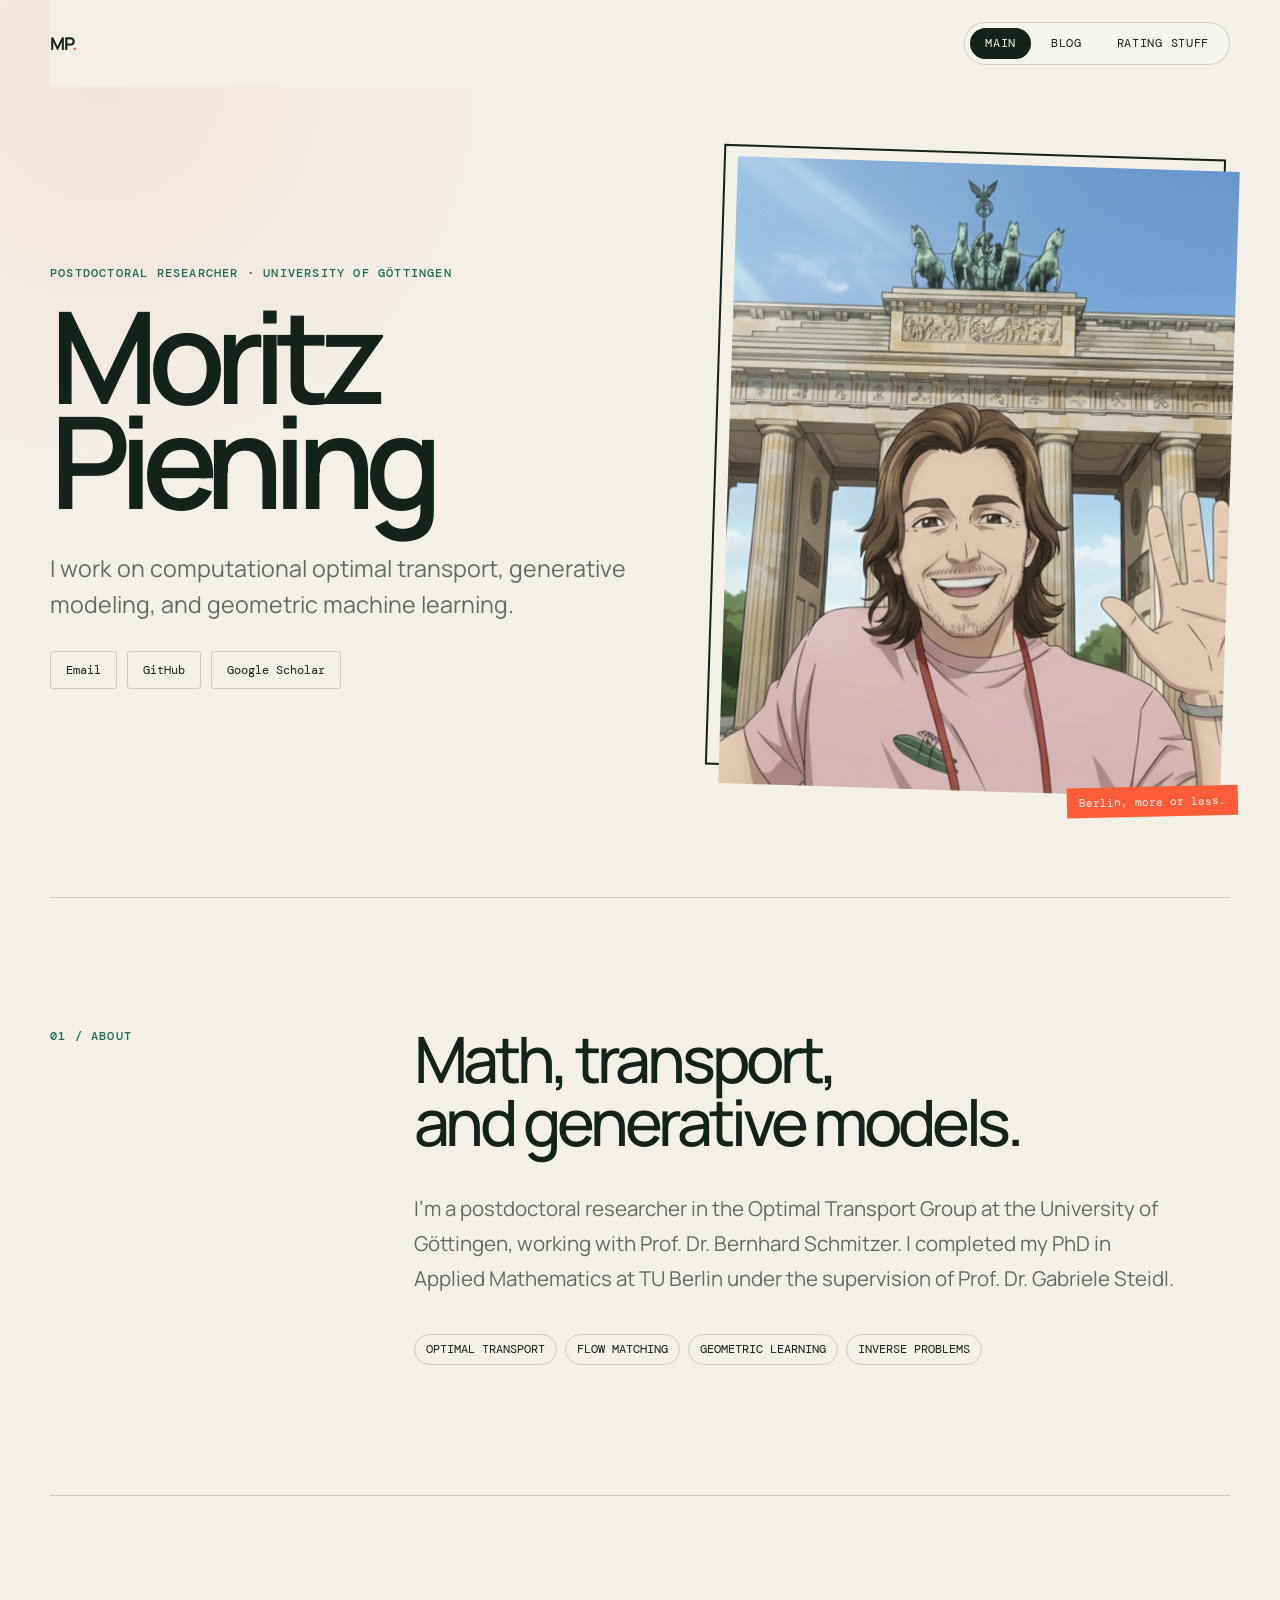
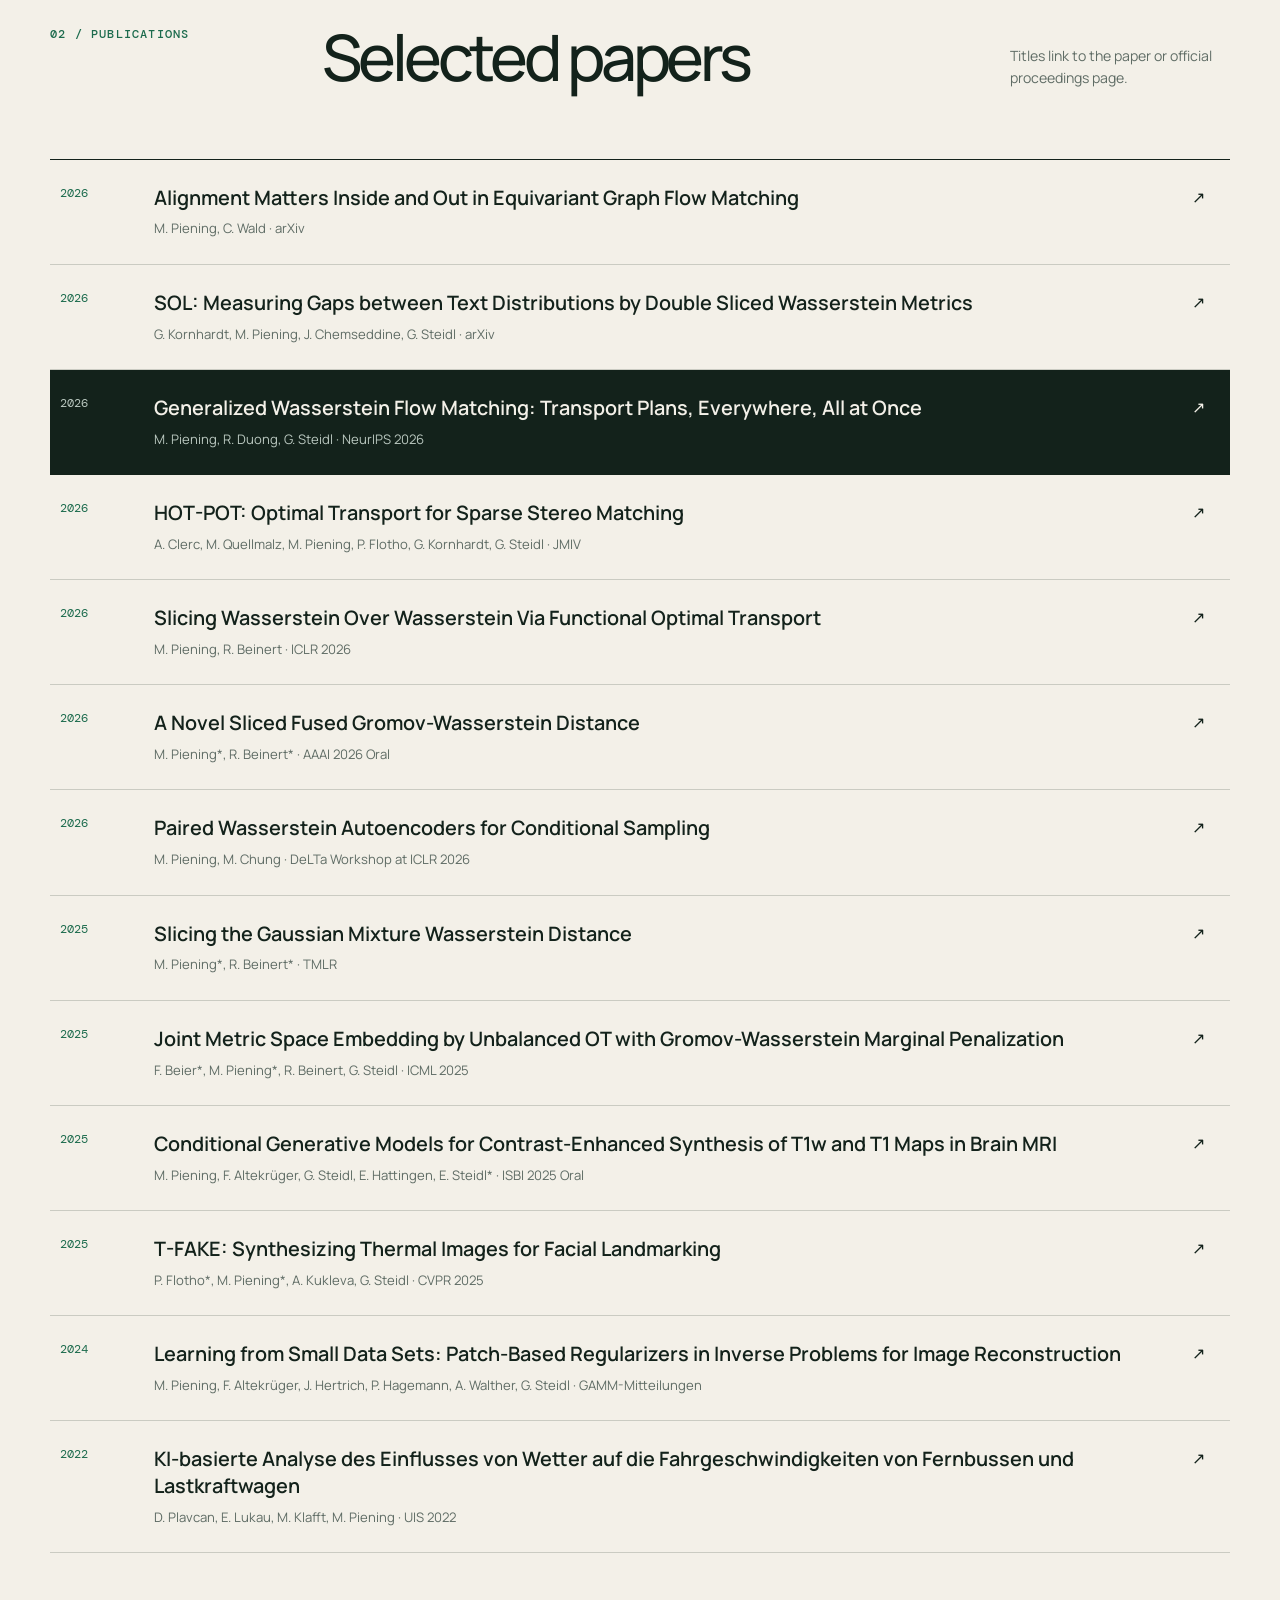
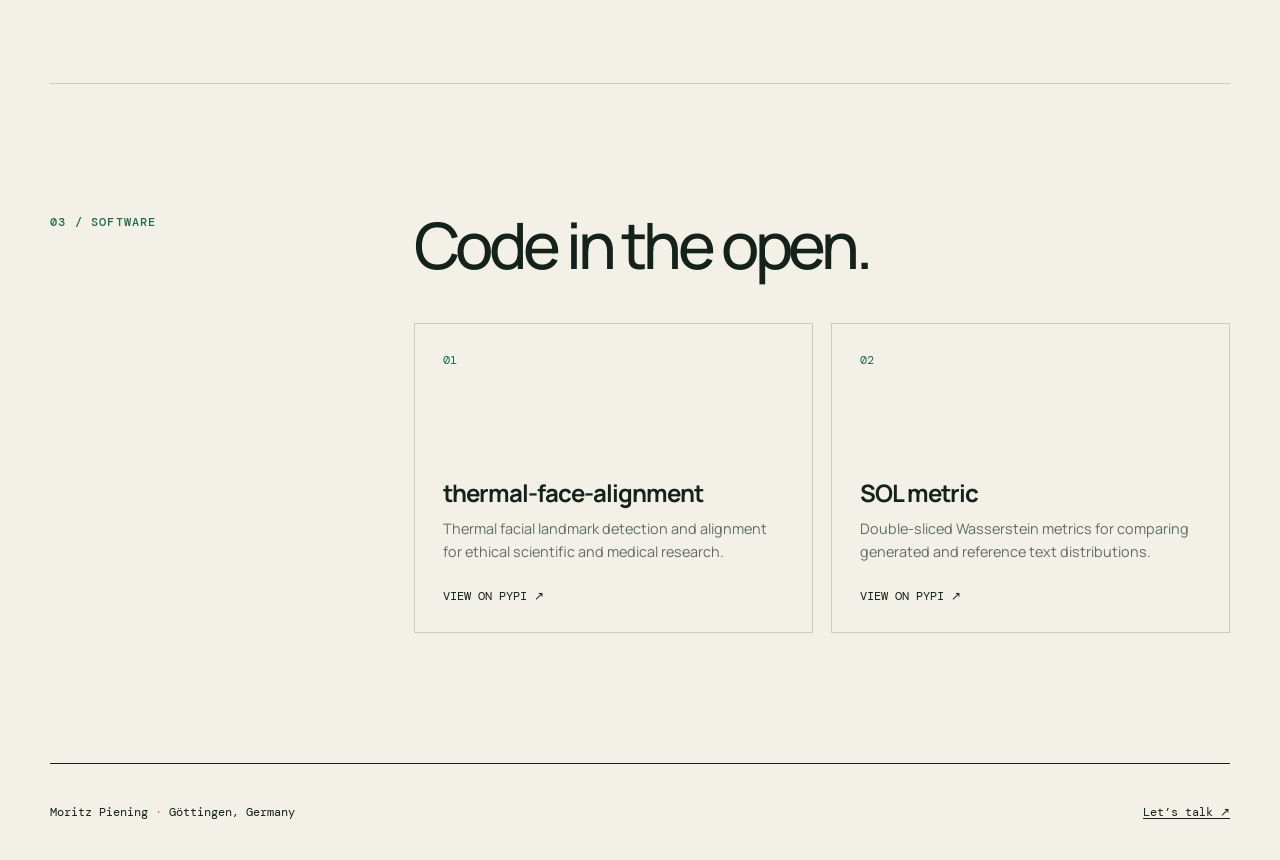
==== index.html @ a2082977 "Redesign site with blog and ratings tabs" ====
<!doctype html>
<html lang="en">
  <head>
    <meta charset="utf-8" />
    <meta name="viewport" content="width=device-width, initial-scale=1" />
    <meta name="description" content="Moritz Piening — research in computational optimal transport, generative modeling, and geometric machine learning." />
    <title>Moritz Piening</title>
    <link rel="preconnect" href="https://fonts.googleapis.com" />
    <link rel="preconnect" href="https://fonts.gstatic.com" crossorigin />
    <link href="https://fonts.googleapis.com/css2?family=DM+Mono:wght@400;500&amp;family=Manrope:wght@400;500;600;700&amp;display=swap" rel="stylesheet" />
    <link rel="stylesheet" href="styles.css" />
  </head>
  <body>
    <header class="site-header">
      <a class="wordmark" href="index.html" aria-label="Moritz Piening, home">MP<span>.</span></a>
      <nav class="tabs" aria-label="Primary navigation">
        <a href="index.html" aria-current="page">Main</a>
        <a href="blog.html">Blog</a>
        <a href="ratings.html">Rating Stuff</a>
      </nav>
    </header>

    <main>
      <section class="hero shell">
        <div class="hero-copy">
          <p class="eyebrow">Postdoctoral researcher · University of Göttingen</p>
          <h1>Moritz<br />Piening</h1>
          <p class="intro">I work on computational optimal transport, generative modeling, and geometric machine learning.</p>
          <div class="contact-row" aria-label="Contact and profiles">
            <a href="mailto:moritz.piening@uni-goettingen.de">Email</a>
            <a href="https://github.com/MoePien">GitHub</a>
            <a href="https://scholar.google.de/citations?user=2TTrhm0AAAAJ&amp;hl=de&amp;oi=ao">Google Scholar</a>
          </div>
        </div>
        <figure class="portrait-wrap">
          <img src="anime_mo.jpg" alt="Illustration of Moritz Piening waving in front of the Brandenburg Gate" />
          <figcaption>Berlin, more or less.</figcaption>
        </figure>
      </section>

      <section class="about shell section-grid" aria-labelledby="about-title">
        <p class="section-number">01 / About</p>
        <div>
          <h2 id="about-title">Math, transport,<br />and generative models.</h2>
          <p class="body-large">I’m a postdoctoral researcher in the Optimal Transport Group at the University of Göttingen, working with Prof. Dr. Bernhard Schmitzer. I completed my PhD in Applied Mathematics at TU Berlin under the supervision of Prof. Dr. Gabriele Steidl.</p>
          <div class="topic-list" aria-label="Research topics">
            <span>Optimal transport</span><span>Flow matching</span><span>Geometric learning</span><span>Inverse problems</span>
          </div>
        </div>
      </section>

      <section class="publications shell" aria-labelledby="publications-title">
        <div class="section-heading">
          <p class="section-number">02 / Publications</p>
          <h2 id="publications-title">Selected papers</h2>
          <p>Titles link to the paper or official proceedings page.</p>
        </div>
        <ol class="paper-list">
          <li class="paper"><span class="paper-year">2026</span><div><a href="https://arxiv.org/abs/2608.26961">Alignment Matters Inside and Out in Equivariant Graph Flow Matching</a><p>M. Piening, C. Wald · arXiv</p></div><span class="paper-arrow" aria-hidden="true">↗</span></li>
          <li class="paper"><span class="paper-year">2026</span><div><a href="https://arxiv.org/abs/2610.06513">SOL: Measuring Gaps between Text Distributions by Double Sliced Wasserstein Metrics</a><p>G. Kornhardt, M. Piening, J. Chemseddine, G. Steidl · arXiv</p></div><span class="paper-arrow" aria-hidden="true">↗</span></li>
          <li class="paper featured-paper"><span class="paper-year">2026</span><div><a href="https://arxiv.org/abs/2605.08424">Generalized Wasserstein Flow Matching: Transport Plans, Everywhere, All at Once</a><p>M. Piening, R. Duong, G. Steidl · NeurIPS 2026</p></div><span class="paper-arrow" aria-hidden="true">↗</span></li>
          <li class="paper"><span class="paper-year">2026</span><div><a href="https://arxiv.org/abs/2601.12423">HOT-POT: Optimal Transport for Sparse Stereo Matching</a><p>A. Clerc, M. Quellmalz, M. Piening, P. Flotho, G. Kornhardt, G. Steidl · JMIV</p></div><span class="paper-arrow" aria-hidden="true">↗</span></li>
          <li class="paper"><span class="paper-year">2026</span><div><a href="https://arxiv.org/abs/2509.22138">Slicing Wasserstein Over Wasserstein Via Functional Optimal Transport</a><p>M. Piening, R. Beinert · ICLR 2026</p></div><span class="paper-arrow" aria-hidden="true">↗</span></li>
          <li class="paper"><span class="paper-year">2026</span><div><a href="https://ojs.aaai.org/index.php/AAAI/article/view/39669">A Novel Sliced Fused Gromov-Wasserstein Distance</a><p>M. Piening*, R. Beinert* · AAAI 2026 Oral</p></div><span class="paper-arrow" aria-hidden="true">↗</span></li>
          <li class="paper"><span class="paper-year">2026</span><div><a href="https://openreview.net/forum?id=SeLMAGNRcF">Paired Wasserstein Autoencoders for Conditional Sampling</a><p>M. Piening, M. Chung · DeLTa Workshop at ICLR 2026</p></div><span class="paper-arrow" aria-hidden="true">↗</span></li>
          <li class="paper"><span class="paper-year">2025</span><div><a href="https://openreview.net/forum?id=yPBtJ4JPwi">Slicing the Gaussian Mixture Wasserstein Distance</a><p>M. Piening*, R. Beinert* · TMLR</p></div><span class="paper-arrow" aria-hidden="true">↗</span></li>
          <li class="paper"><span class="paper-year">2025</span><div><a href="https://proceedings.mlr.press/v267/beier25a.html">Joint Metric Space Embedding by Unbalanced OT with Gromov-Wasserstein Marginal Penalization</a><p>F. Beier*, M. Piening*, R. Beinert, G. Steidl · ICML 2025</p></div><span class="paper-arrow" aria-hidden="true">↗</span></li>
          <li class="paper"><span class="paper-year">2025</span><div><a href="https://arxiv.org/abs/2410.08894">Conditional Generative Models for Contrast-Enhanced Synthesis of T1w and T1 Maps in Brain MRI</a><p>M. Piening, F. Altekrüger, G. Steidl, E. Hattingen, E. Steidl* · ISBI 2025 Oral</p></div><span class="paper-arrow" aria-hidden="true">↗</span></li>
          <li class="paper"><span class="paper-year">2025</span><div><a href="https://openaccess.thecvf.com/content/CVPR2025/html/Flotho_T-FAKE_Synthesizing_Thermal_Images_for_Facial_Landmarking_CVPR_2025_paper.html">T-FAKE: Synthesizing Thermal Images for Facial Landmarking</a><p>P. Flotho*, M. Piening*, A. Kukleva, G. Steidl · CVPR 2025</p></div><span class="paper-arrow" aria-hidden="true">↗</span></li>
          <li class="paper"><span class="paper-year">2024</span><div><a href="https://doi.org/10.1002/gamm.202470002">Learning from Small Data Sets: Patch-Based Regularizers in Inverse Problems for Image Reconstruction</a><p>M. Piening, F. Altekrüger, J. Hertrich, P. Hagemann, A. Walther, G. Steidl · GAMM-Mitteilungen</p></div><span class="paper-arrow" aria-hidden="true">↗</span></li>
          <li class="paper"><span class="paper-year">2022</span><div><a href="https://doi.org/10.1007/978-3-658-39796-8_3">KI-basierte Analyse des Einflusses von Wetter auf die Fahrgeschwindigkeiten von Fernbussen und Lastkraftwagen</a><p>D. Plavcan, E. Lukau, M. Klafft, M. Piening · UIS 2022</p></div><span class="paper-arrow" aria-hidden="true">↗</span></li>
        </ol>
      </section>

      <section class="software shell section-grid" aria-labelledby="software-title">
        <p class="section-number">03 / Software</p>
        <div>
          <h2 id="software-title">Code in the open.</h2>
          <div class="software-grid">
            <a class="software-card" href="https://pypi.org/project/thermal-face-alignment/"><span class="software-index">01</span><h3>thermal-face-alignment</h3><p>Thermal facial landmark detection and alignment for ethical scientific and medical research.</p><span>View on PyPI ↗</span></a>
            <a class="software-card" href="https://pypi.org/project/sol-metric/"><span class="software-index">02</span><h3>SOL metric</h3><p>Double-sliced Wasserstein metrics for comparing generated and reference text distributions.</p><span>View on PyPI ↗</span></a>
          </div>
        </div>
      </section>
    </main>

    <footer class="site-footer shell"><p>Moritz Piening <span>·</span> Göttingen, Germany</p><a href="mailto:moritz.piening@uni-goettingen.de">Let’s talk ↗</a></footer>
  </body>
</html>
---- styles.css ----
:root {
  --ink: #13221b;
  --muted: #5f6c65;
  --paper: #f3f0e8;
  --accent: #ff5d3a;
  --green: #1c6b4d;
  --line: rgba(19, 34, 27, 0.18);
  --shell: min(1180px, calc(100vw - 48px));
}

* { box-sizing: border-box; }
html { scroll-behavior: smooth; }
body {
  margin: 0;
  color: var(--ink);
  background: radial-gradient(circle at 8% 2%, rgba(255, 93, 58, 0.09), transparent 28rem), var(--paper);
  font-family: "Manrope", sans-serif;
  line-height: 1.55;
}
a { color: inherit; text-decoration-thickness: 1px; text-underline-offset: 0.2em; }
a:focus-visible { outline: 3px solid var(--accent); outline-offset: 4px; }
.shell { width: var(--shell); margin-inline: auto; }

.site-header {
  position: sticky;
  z-index: 20;
  top: 0;
  display: flex;
  align-items: center;
  justify-content: space-between;
  width: var(--shell);
  margin: 0 auto;
  padding: 22px 0;
  background: rgba(243, 240, 232, 0.88);
  backdrop-filter: blur(12px);
}
.wordmark { font-size: 1.1rem; font-weight: 700; letter-spacing: -0.04em; text-decoration: none; }
.wordmark span { color: var(--accent); }
.tabs { display: flex; gap: 5px; padding: 5px; border: 1px solid var(--line); border-radius: 999px; background: rgba(255,255,255,.34); }
.tabs a { padding: 8px 15px; border-radius: 999px; font: .72rem "DM Mono", monospace; text-decoration: none; text-transform: uppercase; letter-spacing: .06em; }
.tabs a:hover, .tabs a[aria-current="page"] { color: var(--paper); background: var(--ink); }

.hero { display: grid; grid-template-columns: 1.08fr .92fr; gap: clamp(36px, 7vw, 100px); align-items: center; min-height: calc(100vh - 90px); padding: 70px 0 100px; }
.eyebrow, .section-number { margin: 0 0 22px; color: var(--green); font: 500 .75rem "DM Mono", monospace; text-transform: uppercase; letter-spacing: .1em; }
.hero h1, .page-intro h1 { margin: 0; font-size: clamp(4.4rem, 10vw, 9.5rem); font-weight: 600; line-height: .82; letter-spacing: -.085em; }
.intro { max-width: 610px; margin: 38px 0 28px; color: var(--muted); font-size: clamp(1.1rem, 2vw, 1.45rem); line-height: 1.55; }
.contact-row { display: flex; flex-wrap: wrap; gap: 10px; }
.contact-row a { padding: 10px 15px; border: 1px solid var(--line); border-radius: 3px; font: .78rem "DM Mono", monospace; text-decoration: none; }
.contact-row a:hover { border-color: var(--ink); color: var(--paper); background: var(--ink); }

.portrait-wrap { position: relative; margin: 0; transform: rotate(1.8deg); }
.portrait-wrap::before { position: absolute; inset: -12px 14px 18px -14px; z-index: -1; border: 2px solid var(--ink); content: ""; }
.portrait-wrap img { display: block; width: 100%; aspect-ratio: 4 / 5; object-fit: cover; object-position: 50% 50%; filter: saturate(.86) contrast(1.04); }
.portrait-wrap figcaption { position: absolute; right: -18px; bottom: -20px; padding: 8px 12px; color: white; background: var(--accent); font: .7rem "DM Mono", monospace; transform: rotate(-3deg); }

.section-grid { display: grid; grid-template-columns: minmax(150px, .32fr) 1fr; gap: clamp(30px, 8vw, 120px); padding: 130px 0; border-top: 1px solid var(--line); }
.section-grid h2, .section-heading h2, .empty-state h2 { margin: 0; font-size: clamp(2.3rem, 5vw, 5.2rem); font-weight: 500; line-height: .98; letter-spacing: -.065em; }
.body-large { max-width: 760px; margin: 38px 0; color: var(--muted); font-size: clamp(1.05rem, 1.6vw, 1.3rem); line-height: 1.7; }
.topic-list { display: flex; flex-wrap: wrap; gap: 8px; }
.topic-list span { padding: 7px 11px; border: 1px solid var(--line); border-radius: 999px; font: .72rem "DM Mono", monospace; text-transform: uppercase; }

.publications { padding: 130px 0; border-top: 1px solid var(--line); }
.section-heading { display: grid; grid-template-columns: minmax(150px,.32fr) 1fr minmax(180px,.36fr); gap: clamp(30px,6vw,90px); align-items: end; margin-bottom: 70px; }
.section-heading .section-number { align-self: start; }
.section-heading > p:last-child { margin: 0; color: var(--muted); font-size: .88rem; }
.paper-list { margin: 0; padding: 0; border-top: 1px solid var(--ink); list-style: none; }
.paper { display: grid; grid-template-columns: 70px 1fr 28px; gap: 24px; align-items: start; padding: 25px 10px; border-bottom: 1px solid var(--line); transition: background-color 180ms ease, padding 180ms ease; }
.paper:hover { padding-inline: 18px; background: rgba(255,255,255,.36); }
.paper-year, .software-index, .rating-number { color: var(--green); font: .73rem "DM Mono", monospace; }
.paper a { font-size: clamp(1rem,1.6vw,1.24rem); font-weight: 600; line-height: 1.35; text-decoration: none; }
.paper a:hover { color: var(--accent); }
.paper p { margin: 7px 0 0; color: var(--muted); font-size: .82rem; }
.paper-arrow { font-size: 1rem; }
.featured-paper { color: var(--paper); background: var(--ink); }
.featured-paper .paper-year, .featured-paper p { color: #b9c7bf; }
.featured-paper a:hover { color: #ff8b70; }

.software-grid { display: grid; grid-template-columns: 1fr 1fr; gap: 18px; margin-top: 46px; }
.software-card { display: flex; min-height: 310px; flex-direction: column; padding: 28px; border: 1px solid var(--line); text-decoration: none; transition: transform 180ms ease, box-shadow 180ms ease; }
.software-card:hover { transform: translateY(-5px); box-shadow: 8px 8px 0 var(--ink); }
.software-card h3 { margin: auto 0 12px; font-size: 1.5rem; line-height: 1.1; letter-spacing: -.04em; }
.software-card p { margin: 0 0 26px; color: var(--muted); font-size: .9rem; }
.software-card > span:last-child { font: .72rem "DM Mono", monospace; text-transform: uppercase; }

.site-footer { display: flex; justify-content: space-between; padding: 40px 0; border-top: 1px solid var(--ink); font: .76rem "DM Mono", monospace; }
.site-footer p { margin: 0; }
.site-footer span { color: var(--accent); }

.subpage { min-height: calc(100vh - 180px); padding: 100px 0 130px; }
.page-intro { display: grid; grid-template-columns: 1fr .42fr; gap: 40px; align-items: end; padding-bottom: 80px; }
.page-intro .eyebrow { grid-column: 1 / -1; margin-bottom: 0; }
.page-intro h1 { font-size: clamp(5rem,13vw,12rem); }
.page-intro > p:last-child { margin: 0 0 10px; color: var(--muted); font-size: 1.08rem; }
.empty-state { display: grid; grid-template-columns: .34fr 1fr; gap: 60px; align-items: center; min-height: 340px; padding: 55px; border: 1px solid var(--line); background: rgba(255,255,255,.28); }
.empty-mark { color: var(--accent); font-size: clamp(5rem,12vw,10rem); line-height: 1; text-align: center; }
.empty-state p:last-child { margin: 24px 0 0; color: var(--muted); }
.compact-footer { margin-top: -80px; }

.ratings-list { border-top: 1px solid var(--ink); }
.rating-row { display: grid; grid-template-columns: 65px 1fr auto; gap: 26px; align-items: center; min-height: 116px; padding: 20px 10px; border-bottom: 1px solid var(--line); }
.rating-row h2 { margin: 0; font-size: clamp(1.3rem,3vw,2.4rem); font-weight: 500; letter-spacing: -.045em; }
.rating-row h2 small { color: var(--muted); font-size: .55em; font-weight: 400; }
.rating-row h2 a { text-decoration: none; }
.rating-score { display: flex; align-items: baseline; min-width: 120px; justify-content: flex-end; color: var(--muted); font-family: "DM Mono", monospace; }
.rating-score strong { color: var(--ink); font-family: "Manrope",sans-serif; font-size: clamp(2rem,5vw,4rem); font-weight: 500; line-height: 1; letter-spacing: -.08em; }
.rating-score span { margin-left: 6px; font-size: .8rem; }
.top-rated { color: var(--paper); background: var(--ink); }
.top-rated .rating-number, .top-rated .rating-score, .top-rated .rating-score strong { color: var(--paper); }
.critical-rating { color: var(--paper); background: var(--accent); }
.critical-rating .rating-number, .critical-rating .rating-score, .critical-rating .rating-score strong { color: var(--paper); }
.rating-footnote { margin: 25px 0 0; color: var(--muted); font: .73rem "DM Mono",monospace; }

@media (max-width: 800px) {
  :root { --shell: min(100% - 30px, 680px); }
  .site-header { align-items: flex-start; padding: 15px 0; }
  .tabs { gap: 2px; padding: 3px; }
  .tabs a { padding: 7px 9px; font-size: .62rem; }
  .hero { grid-template-columns: 1fr; min-height: auto; padding: 70px 0 100px; }
  .hero h1 { font-size: clamp(4.3rem,23vw,7.5rem); }
  .portrait-wrap { width: calc(100% - 14px); margin-top: 25px; }
  .portrait-wrap img { aspect-ratio: 5 / 4; }
  .section-grid, .section-heading, .page-intro { grid-template-columns: 1fr; }
  .section-grid, .publications { padding: 85px 0; }
  .section-heading { gap: 20px; margin-bottom: 45px; }
  .section-heading > p:last-child { max-width: 320px; }
  .paper { grid-template-columns: 46px 1fr 16px; gap: 10px; padding-inline: 3px; }
  .paper:hover { padding-inline: 8px; }
  .software-grid { grid-template-columns: 1fr; }
  .software-card { min-height: 250px; }
  .page-intro { gap: 28px; padding-bottom: 55px; }
  .page-intro .eyebrow { grid-column: auto; }
  .page-intro h1 { font-size: clamp(4.7rem,25vw,8rem); }
  .empty-state { grid-template-columns: 1fr; gap: 10px; padding: 35px 25px; }
  .empty-mark { text-align: left; }
  .rating-row { grid-template-columns: 34px 1fr auto; gap: 10px; min-height: 100px; padding-inline: 5px; }
  .rating-score { min-width: auto; }
  .site-footer { gap: 24px; flex-direction: column; }
}

@media (prefers-reduced-motion: reduce) {
  html { scroll-behavior: auto; }
  *, *::before, *::after { transition-duration: .01ms !important; }
}
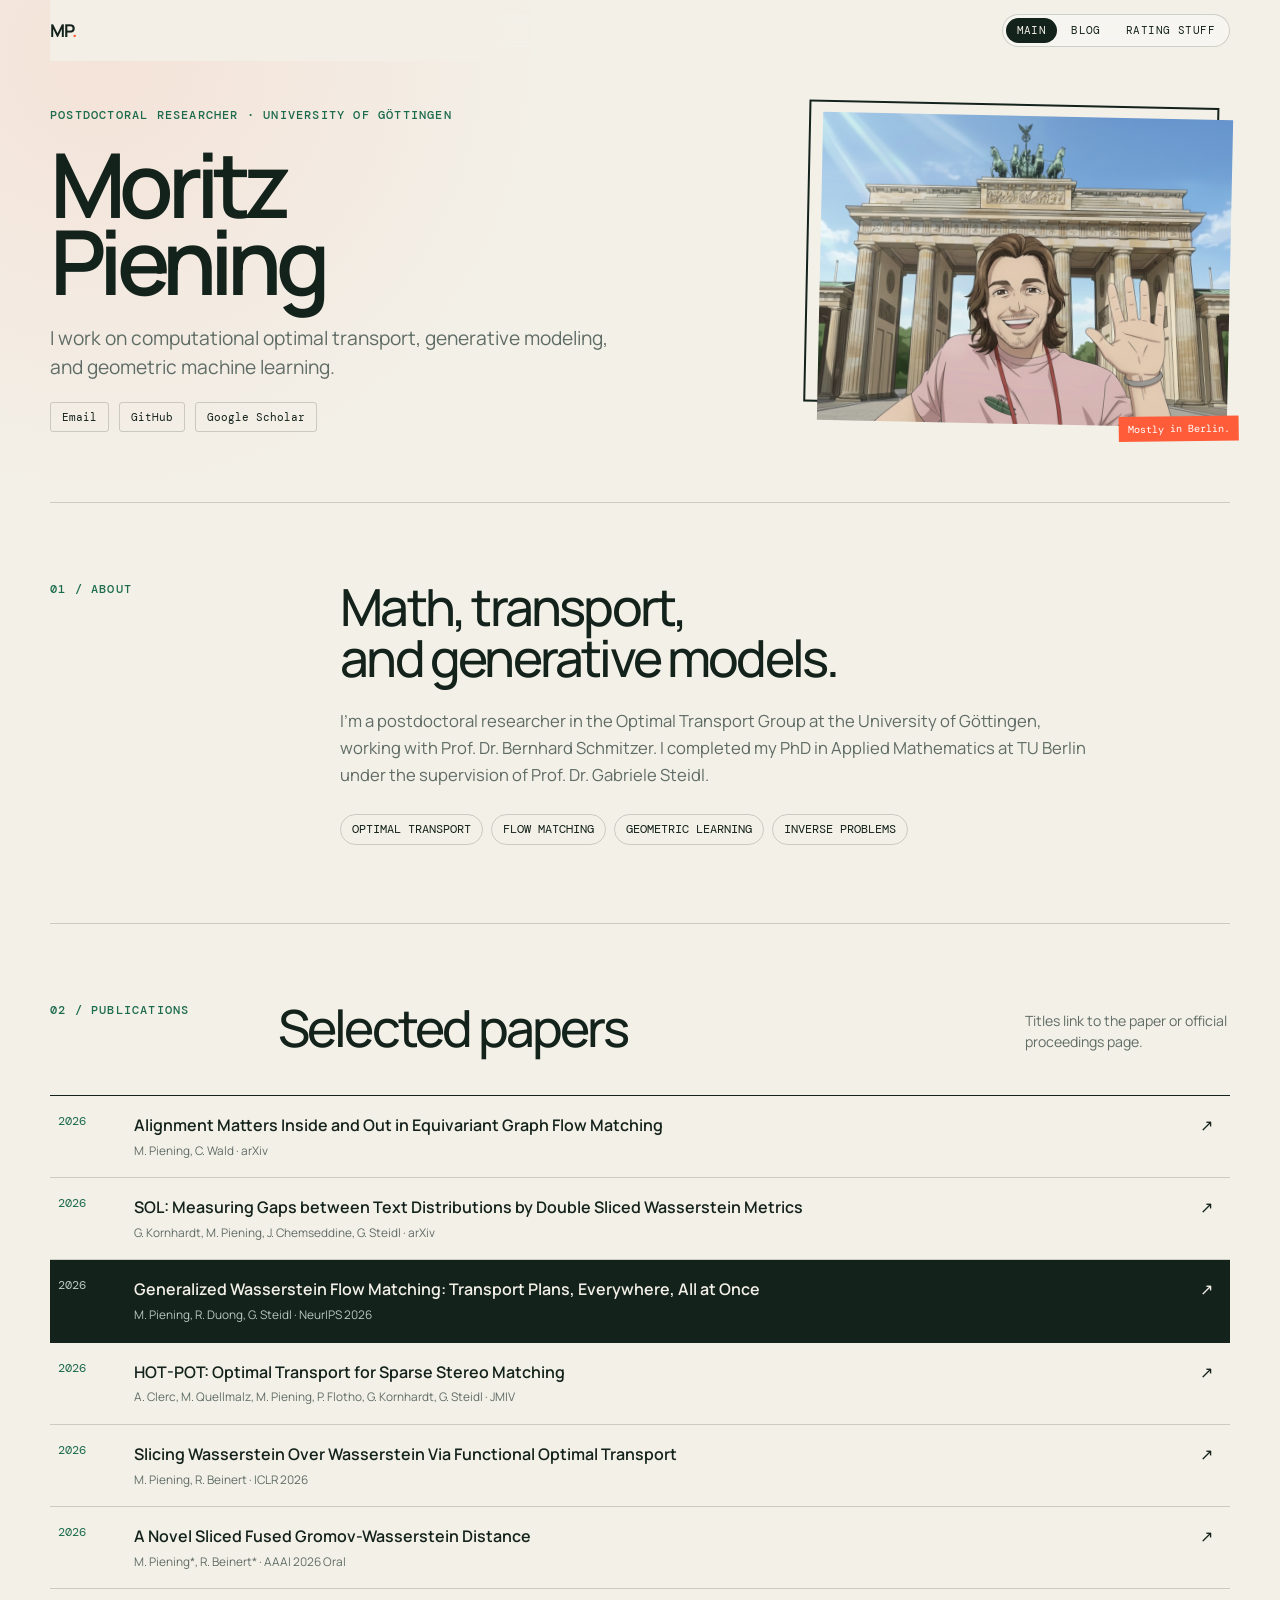
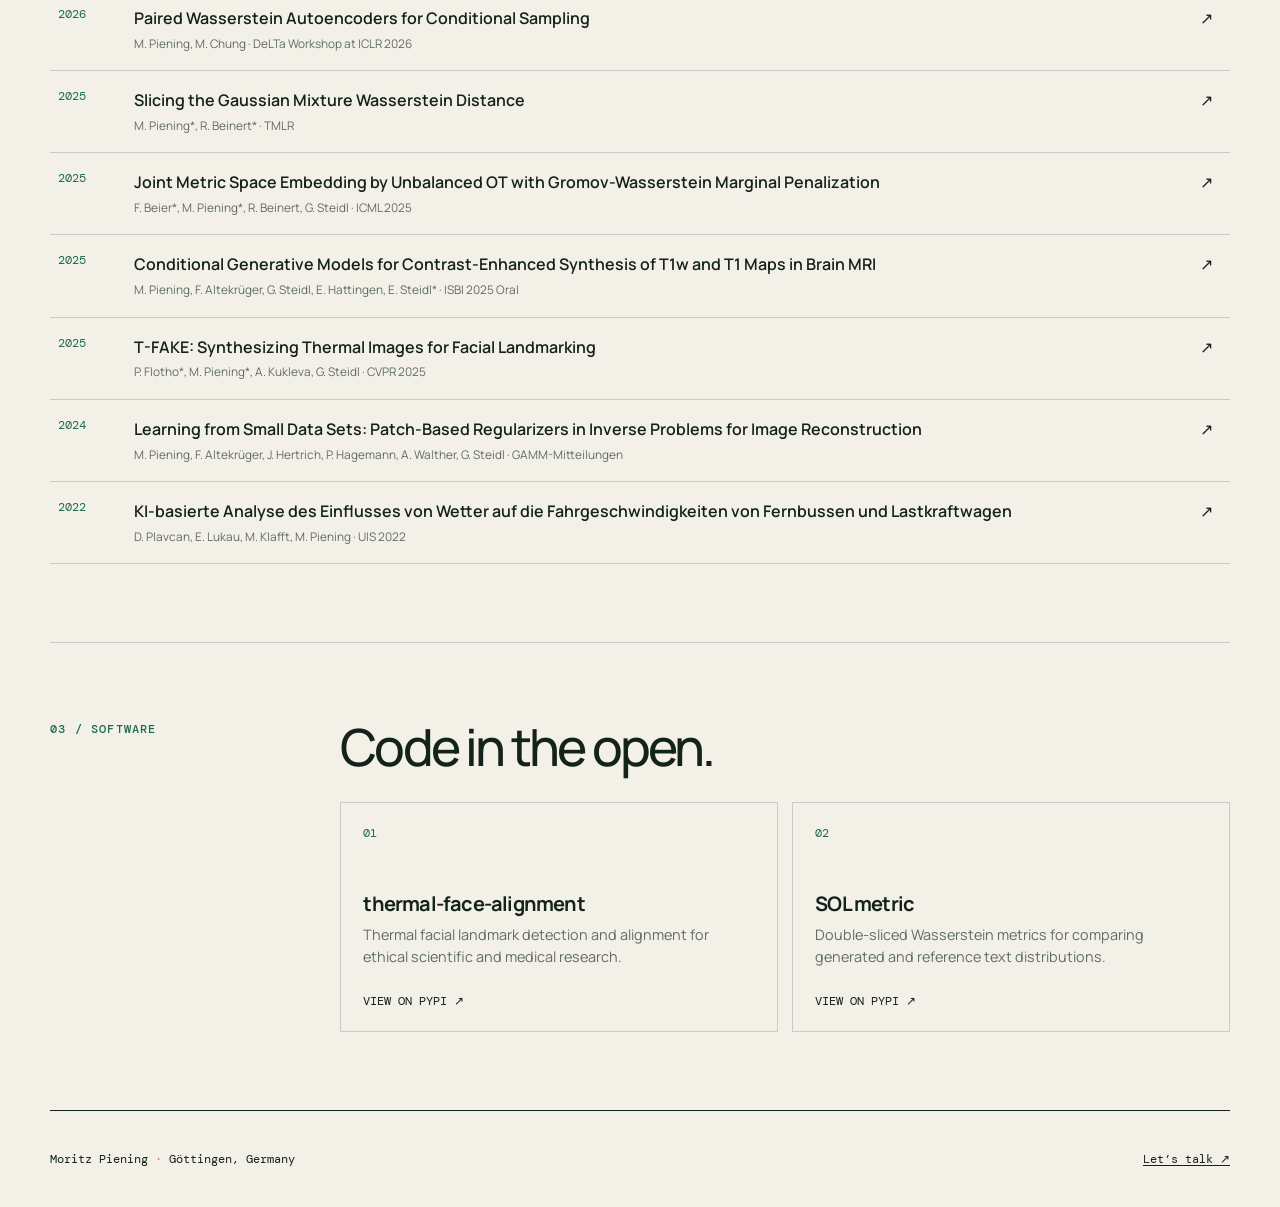
==== commit 0b8c0400: "Compact layout for faster mobile scanning" ====
--- a/index.html
+++ b/index.html
@@ -34,7 +34,7 @@
         </div>
         <figure class="portrait-wrap">
           <img src="anime_mo.jpg" alt="Illustration of Moritz Piening waving in front of the Brandenburg Gate" />
-          <figcaption>Berlin, more or less.</figcaption>
+          <figcaption>Mostly in Berlin.</figcaption>
         </figure>
       </section>
 
--- a/styles.css
+++ b/styles.css
@@ -30,55 +30,55 @@
   justify-content: space-between;
   width: var(--shell);
   margin: 0 auto;
-  padding: 22px 0;
+  padding: 14px 0;
   background: rgba(243, 240, 232, 0.88);
   backdrop-filter: blur(12px);
 }
 .wordmark { font-size: 1.1rem; font-weight: 700; letter-spacing: -0.04em; text-decoration: none; }
 .wordmark span { color: var(--accent); }
-.tabs { display: flex; gap: 5px; padding: 5px; border: 1px solid var(--line); border-radius: 999px; background: rgba(255,255,255,.34); }
-.tabs a { padding: 8px 15px; border-radius: 999px; font: .72rem "DM Mono", monospace; text-decoration: none; text-transform: uppercase; letter-spacing: .06em; }
+.tabs { display: flex; gap: 3px; padding: 3px; border: 1px solid var(--line); border-radius: 999px; background: rgba(255,255,255,.34); }
+.tabs a { padding: 6px 11px; border-radius: 999px; font: .66rem "DM Mono", monospace; text-decoration: none; text-transform: uppercase; letter-spacing: .04em; }
 .tabs a:hover, .tabs a[aria-current="page"] { color: var(--paper); background: var(--ink); }
 
-.hero { display: grid; grid-template-columns: 1.08fr .92fr; gap: clamp(36px, 7vw, 100px); align-items: center; min-height: calc(100vh - 90px); padding: 70px 0 100px; }
+.hero { display: grid; grid-template-columns: 1.2fr .8fr; gap: clamp(32px, 6vw, 78px); align-items: center; padding: 46px 0 70px; }
 .eyebrow, .section-number { margin: 0 0 22px; color: var(--green); font: 500 .75rem "DM Mono", monospace; text-transform: uppercase; letter-spacing: .1em; }
-.hero h1, .page-intro h1 { margin: 0; font-size: clamp(4.4rem, 10vw, 9.5rem); font-weight: 600; line-height: .82; letter-spacing: -.085em; }
-.intro { max-width: 610px; margin: 38px 0 28px; color: var(--muted); font-size: clamp(1.1rem, 2vw, 1.45rem); line-height: 1.55; }
+.hero h1, .page-intro h1 { margin: 0; font-size: clamp(3.6rem, 7vw, 6.8rem); font-weight: 600; line-height: .86; letter-spacing: -.075em; }
+.intro { max-width: 560px; margin: 25px 0 20px; color: var(--muted); font-size: clamp(1rem, 1.5vw, 1.2rem); line-height: 1.5; }
 .contact-row { display: flex; flex-wrap: wrap; gap: 10px; }
-.contact-row a { padding: 10px 15px; border: 1px solid var(--line); border-radius: 3px; font: .78rem "DM Mono", monospace; text-decoration: none; }
+.contact-row a { padding: 7px 11px; border: 1px solid var(--line); border-radius: 3px; font: .7rem "DM Mono", monospace; text-decoration: none; }
 .contact-row a:hover { border-color: var(--ink); color: var(--paper); background: var(--ink); }
 
-.portrait-wrap { position: relative; margin: 0; transform: rotate(1.8deg); }
+.portrait-wrap { position: relative; width: min(100%, 410px); margin: 0; justify-self: end; transform: rotate(1.2deg); }
 .portrait-wrap::before { position: absolute; inset: -12px 14px 18px -14px; z-index: -1; border: 2px solid var(--ink); content: ""; }
-.portrait-wrap img { display: block; width: 100%; aspect-ratio: 4 / 5; object-fit: cover; object-position: 50% 50%; filter: saturate(.86) contrast(1.04); }
-.portrait-wrap figcaption { position: absolute; right: -18px; bottom: -20px; padding: 8px 12px; color: white; background: var(--accent); font: .7rem "DM Mono", monospace; transform: rotate(-3deg); }
+.portrait-wrap img { display: block; width: 100%; aspect-ratio: 4 / 3; object-fit: cover; object-position: 50% 50%; filter: saturate(.86) contrast(1.04); }
+.portrait-wrap figcaption { position: absolute; right: -12px; bottom: -14px; padding: 6px 9px; color: white; background: var(--accent); font: .64rem "DM Mono", monospace; transform: rotate(-2deg); }
 
-.section-grid { display: grid; grid-template-columns: minmax(150px, .32fr) 1fr; gap: clamp(30px, 8vw, 120px); padding: 130px 0; border-top: 1px solid var(--line); }
-.section-grid h2, .section-heading h2, .empty-state h2 { margin: 0; font-size: clamp(2.3rem, 5vw, 5.2rem); font-weight: 500; line-height: .98; letter-spacing: -.065em; }
-.body-large { max-width: 760px; margin: 38px 0; color: var(--muted); font-size: clamp(1.05rem, 1.6vw, 1.3rem); line-height: 1.7; }
+.section-grid { display: grid; grid-template-columns: minmax(130px, .24fr) 1fr; gap: clamp(25px, 6vw, 80px); padding: 78px 0; border-top: 1px solid var(--line); }
+.section-grid h2, .section-heading h2, .empty-state h2 { margin: 0; font-size: clamp(2rem, 4vw, 4rem); font-weight: 500; line-height: 1; letter-spacing: -.055em; }
+.body-large { max-width: 760px; margin: 25px 0; color: var(--muted); font-size: clamp(.98rem, 1.3vw, 1.13rem); line-height: 1.62; }
 .topic-list { display: flex; flex-wrap: wrap; gap: 8px; }
 .topic-list span { padding: 7px 11px; border: 1px solid var(--line); border-radius: 999px; font: .72rem "DM Mono", monospace; text-transform: uppercase; }
 
-.publications { padding: 130px 0; border-top: 1px solid var(--line); }
-.section-heading { display: grid; grid-template-columns: minmax(150px,.32fr) 1fr minmax(180px,.36fr); gap: clamp(30px,6vw,90px); align-items: end; margin-bottom: 70px; }
+.publications { padding: 78px 0; border-top: 1px solid var(--line); }
+.section-heading { display: grid; grid-template-columns: minmax(130px,.24fr) 1fr minmax(170px,.3fr); gap: clamp(25px,5vw,70px); align-items: end; margin-bottom: 42px; }
 .section-heading .section-number { align-self: start; }
 .section-heading > p:last-child { margin: 0; color: var(--muted); font-size: .88rem; }
 .paper-list { margin: 0; padding: 0; border-top: 1px solid var(--ink); list-style: none; }
-.paper { display: grid; grid-template-columns: 70px 1fr 28px; gap: 24px; align-items: start; padding: 25px 10px; border-bottom: 1px solid var(--line); transition: background-color 180ms ease, padding 180ms ease; }
+.paper { display: grid; grid-template-columns: 58px 1fr 22px; gap: 18px; align-items: start; padding: 17px 8px; border-bottom: 1px solid var(--line); transition: background-color 180ms ease, padding 180ms ease; }
 .paper:hover { padding-inline: 18px; background: rgba(255,255,255,.36); }
 .paper-year, .software-index, .rating-number { color: var(--green); font: .73rem "DM Mono", monospace; }
-.paper a { font-size: clamp(1rem,1.6vw,1.24rem); font-weight: 600; line-height: 1.35; text-decoration: none; }
+.paper a { font-size: clamp(.92rem,1.25vw,1.08rem); font-weight: 600; line-height: 1.32; text-decoration: none; }
 .paper a:hover { color: var(--accent); }
-.paper p { margin: 7px 0 0; color: var(--muted); font-size: .82rem; }
+.paper p { margin: 4px 0 0; color: var(--muted); font-size: .74rem; }
 .paper-arrow { font-size: 1rem; }
 .featured-paper { color: var(--paper); background: var(--ink); }
 .featured-paper .paper-year, .featured-paper p { color: #b9c7bf; }
 .featured-paper a:hover { color: #ff8b70; }
 
-.software-grid { display: grid; grid-template-columns: 1fr 1fr; gap: 18px; margin-top: 46px; }
-.software-card { display: flex; min-height: 310px; flex-direction: column; padding: 28px; border: 1px solid var(--line); text-decoration: none; transition: transform 180ms ease, box-shadow 180ms ease; }
+.software-grid { display: grid; grid-template-columns: 1fr 1fr; gap: 14px; margin-top: 30px; }
+.software-card { display: flex; min-height: 230px; flex-direction: column; padding: 22px; border: 1px solid var(--line); text-decoration: none; transition: transform 180ms ease, box-shadow 180ms ease; }
 .software-card:hover { transform: translateY(-5px); box-shadow: 8px 8px 0 var(--ink); }
-.software-card h3 { margin: auto 0 12px; font-size: 1.5rem; line-height: 1.1; letter-spacing: -.04em; }
+.software-card h3 { margin: auto 0 9px; font-size: 1.25rem; line-height: 1.1; letter-spacing: -.04em; }
 .software-card p { margin: 0 0 26px; color: var(--muted); font-size: .9rem; }
 .software-card > span:last-child { font: .72rem "DM Mono", monospace; text-transform: uppercase; }
 
@@ -86,23 +86,23 @@
 .site-footer p { margin: 0; }
 .site-footer span { color: var(--accent); }
 
-.subpage { min-height: calc(100vh - 180px); padding: 100px 0 130px; }
-.page-intro { display: grid; grid-template-columns: 1fr .42fr; gap: 40px; align-items: end; padding-bottom: 80px; }
+.subpage { min-height: calc(100vh - 150px); padding: 62px 0 88px; }
+.page-intro { display: grid; grid-template-columns: 1fr .42fr; gap: 34px; align-items: end; padding-bottom: 50px; }
 .page-intro .eyebrow { grid-column: 1 / -1; margin-bottom: 0; }
-.page-intro h1 { font-size: clamp(5rem,13vw,12rem); }
-.page-intro > p:last-child { margin: 0 0 10px; color: var(--muted); font-size: 1.08rem; }
-.empty-state { display: grid; grid-template-columns: .34fr 1fr; gap: 60px; align-items: center; min-height: 340px; padding: 55px; border: 1px solid var(--line); background: rgba(255,255,255,.28); }
+.page-intro h1 { font-size: clamp(4rem,9vw,8rem); }
+.page-intro > p:last-child { margin: 0 0 8px; color: var(--muted); font-size: .98rem; }
+.empty-state { display: grid; grid-template-columns: .28fr 1fr; gap: 40px; align-items: center; min-height: 240px; padding: 38px; border: 1px solid var(--line); background: rgba(255,255,255,.28); }
 .empty-mark { color: var(--accent); font-size: clamp(5rem,12vw,10rem); line-height: 1; text-align: center; }
 .empty-state p:last-child { margin: 24px 0 0; color: var(--muted); }
-.compact-footer { margin-top: -80px; }
+.compact-footer { margin-top: -50px; }
 
 .ratings-list { border-top: 1px solid var(--ink); }
-.rating-row { display: grid; grid-template-columns: 65px 1fr auto; gap: 26px; align-items: center; min-height: 116px; padding: 20px 10px; border-bottom: 1px solid var(--line); }
-.rating-row h2 { margin: 0; font-size: clamp(1.3rem,3vw,2.4rem); font-weight: 500; letter-spacing: -.045em; }
+.rating-row { display: grid; grid-template-columns: 52px 1fr auto; gap: 20px; align-items: center; min-height: 86px; padding: 12px 8px; border-bottom: 1px solid var(--line); }
+.rating-row h2 { margin: 0; font-size: clamp(1.15rem,2.2vw,1.9rem); font-weight: 500; letter-spacing: -.04em; }
 .rating-row h2 small { color: var(--muted); font-size: .55em; font-weight: 400; }
 .rating-row h2 a { text-decoration: none; }
 .rating-score { display: flex; align-items: baseline; min-width: 120px; justify-content: flex-end; color: var(--muted); font-family: "DM Mono", monospace; }
-.rating-score strong { color: var(--ink); font-family: "Manrope",sans-serif; font-size: clamp(2rem,5vw,4rem); font-weight: 500; line-height: 1; letter-spacing: -.08em; }
+.rating-score strong { color: var(--ink); font-family: "Manrope",sans-serif; font-size: clamp(1.7rem,3.5vw,3rem); font-weight: 500; line-height: 1; letter-spacing: -.08em; }
 .rating-score span { margin-left: 6px; font-size: .8rem; }
 .top-rated { color: var(--paper); background: var(--ink); }
 .top-rated .rating-number, .top-rated .rating-score, .top-rated .rating-score strong { color: var(--paper); }
@@ -111,28 +111,44 @@
 .rating-footnote { margin: 25px 0 0; color: var(--muted); font: .73rem "DM Mono",monospace; }
 
 @media (max-width: 800px) {
-  :root { --shell: min(100% - 30px, 680px); }
-  .site-header { align-items: flex-start; padding: 15px 0; }
-  .tabs { gap: 2px; padding: 3px; }
-  .tabs a { padding: 7px 9px; font-size: .62rem; }
-  .hero { grid-template-columns: 1fr; min-height: auto; padding: 70px 0 100px; }
-  .hero h1 { font-size: clamp(4.3rem,23vw,7.5rem); }
-  .portrait-wrap { width: calc(100% - 14px); margin-top: 25px; }
-  .portrait-wrap img { aspect-ratio: 5 / 4; }
+  :root { --shell: min(100% - 24px, 680px); }
+  .site-header { align-items: center; padding: 10px 0; }
+  .wordmark { font-size: .95rem; }
+  .tabs { gap: 1px; padding: 2px; }
+  .tabs a { padding: 5px 7px; font-size: .55rem; }
+  .hero { grid-template-columns: 1fr; gap: 32px; padding: 34px 0 54px; }
+  .hero h1 { font-size: clamp(3.4rem,17vw,5.4rem); }
+  .eyebrow, .section-number { margin-bottom: 14px; font-size: .66rem; }
+  .intro { margin: 20px 0 16px; font-size: .96rem; }
+  .contact-row { gap: 6px; }
+  .contact-row a { padding: 6px 9px; font-size: .64rem; }
+  .portrait-wrap { width: min(76%, 310px); margin: 8px auto 0; justify-self: center; }
+  .portrait-wrap img { aspect-ratio: 4 / 3; }
   .section-grid, .section-heading, .page-intro { grid-template-columns: 1fr; }
-  .section-grid, .publications { padding: 85px 0; }
-  .section-heading { gap: 20px; margin-bottom: 45px; }
+  .section-grid, .publications { padding: 54px 0; }
+  .section-grid { gap: 20px; }
+  .section-grid h2, .section-heading h2, .empty-state h2 { font-size: clamp(1.9rem,10vw,3rem); }
+  .body-large { margin: 20px 0; font-size: .94rem; line-height: 1.55; }
+  .topic-list span { padding: 5px 8px; font-size: .62rem; }
+  .section-heading { gap: 14px; margin-bottom: 28px; }
   .section-heading > p:last-child { max-width: 320px; }
-  .paper { grid-template-columns: 46px 1fr 16px; gap: 10px; padding-inline: 3px; }
+  .paper { grid-template-columns: 40px 1fr 13px; gap: 8px; padding: 13px 2px; }
+  .paper a { font-size: .88rem; }
+  .paper p { font-size: .68rem; line-height: 1.35; }
   .paper:hover { padding-inline: 8px; }
   .software-grid { grid-template-columns: 1fr; }
-  .software-card { min-height: 250px; }
-  .page-intro { gap: 28px; padding-bottom: 55px; }
+  .software-card { min-height: 185px; padding: 18px; }
+  .page-intro { gap: 20px; padding-bottom: 38px; }
   .page-intro .eyebrow { grid-column: auto; }
-  .page-intro h1 { font-size: clamp(4.7rem,25vw,8rem); }
-  .empty-state { grid-template-columns: 1fr; gap: 10px; padding: 35px 25px; }
+  .page-intro h1 { font-size: clamp(3.5rem,19vw,5.7rem); }
+  .page-intro > p:last-child { font-size: .9rem; }
+  .subpage { padding: 40px 0 64px; }
+  .empty-state { grid-template-columns: 1fr; gap: 8px; min-height: 190px; padding: 26px 20px; }
   .empty-mark { text-align: left; }
-  .rating-row { grid-template-columns: 34px 1fr auto; gap: 10px; min-height: 100px; padding-inline: 5px; }
+  .rating-row { grid-template-columns: 28px 1fr auto; gap: 8px; min-height: 70px; padding: 10px 3px; }
+  .rating-row h2 { font-size: 1.05rem; }
+  .rating-score strong { font-size: 1.7rem; }
+  .rating-score span { font-size: .65rem; }
   .rating-score { min-width: auto; }
   .site-footer { gap: 24px; flex-direction: column; }
 }
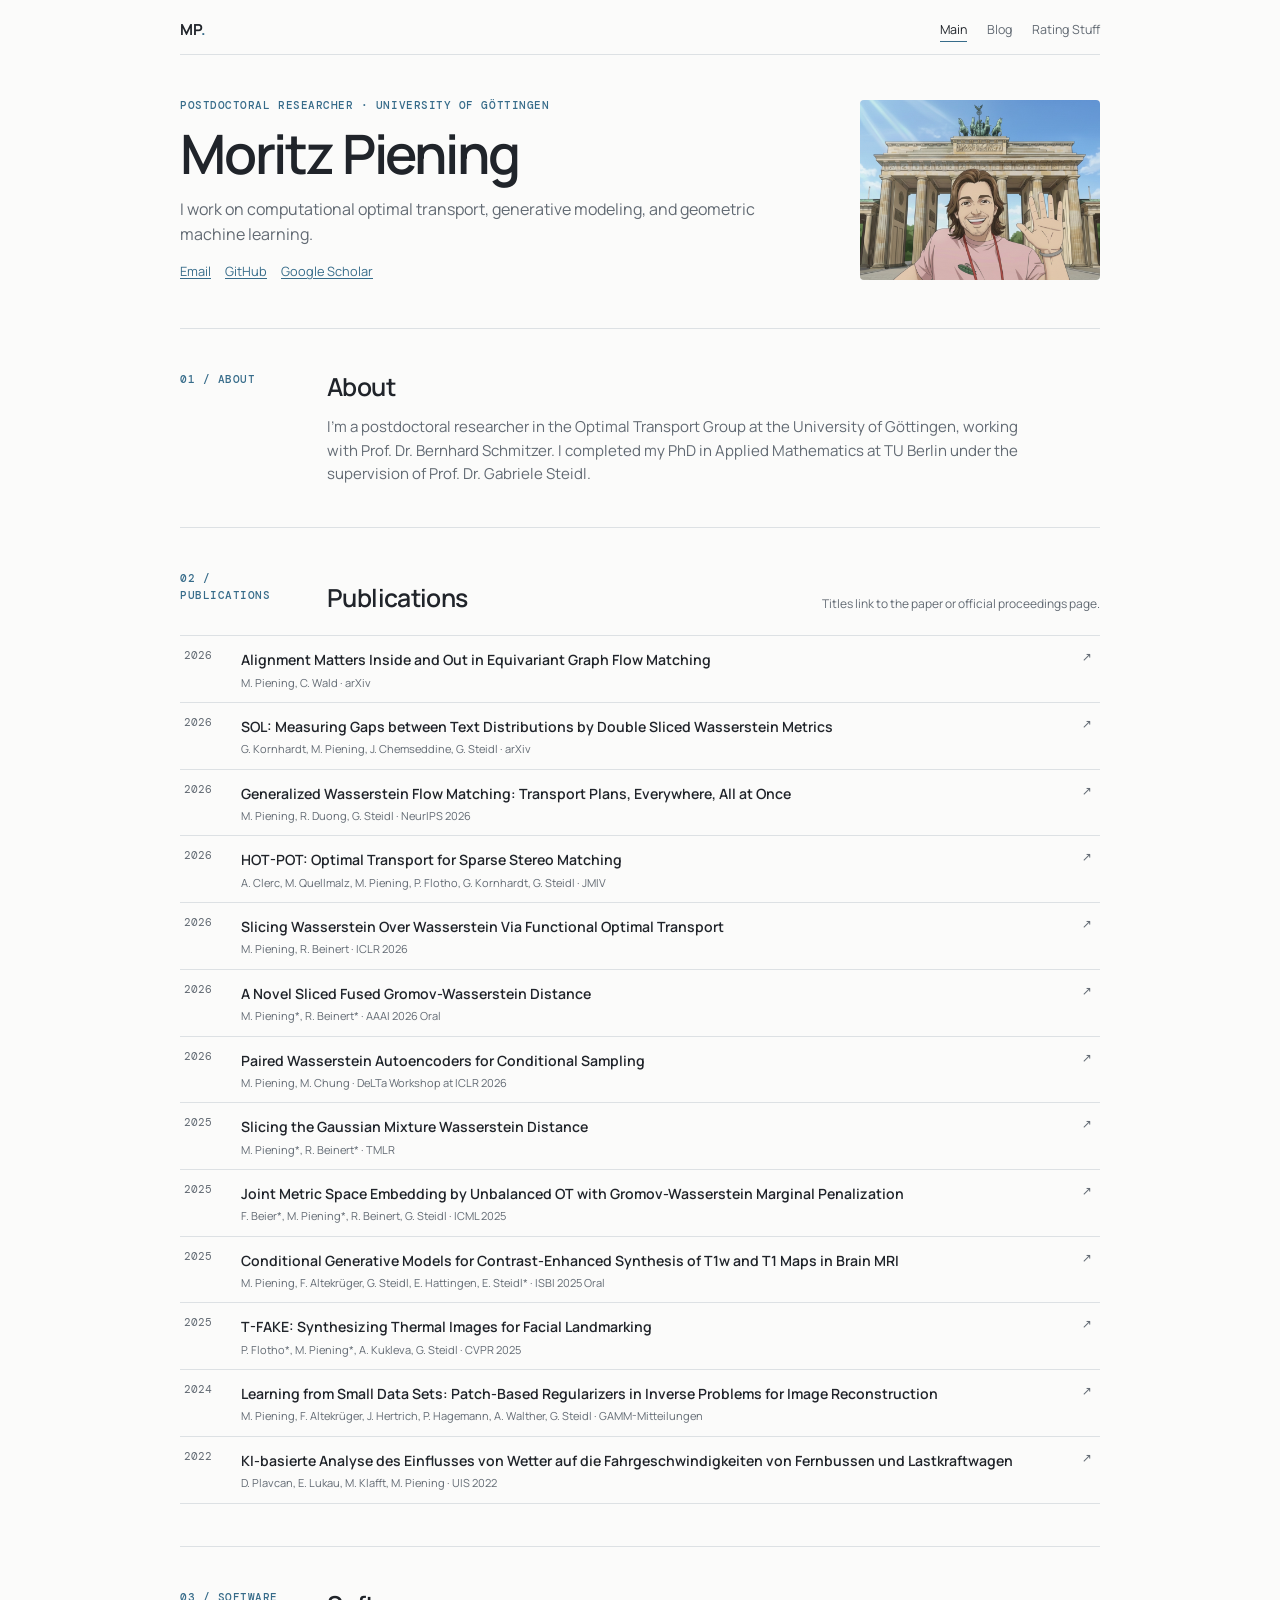
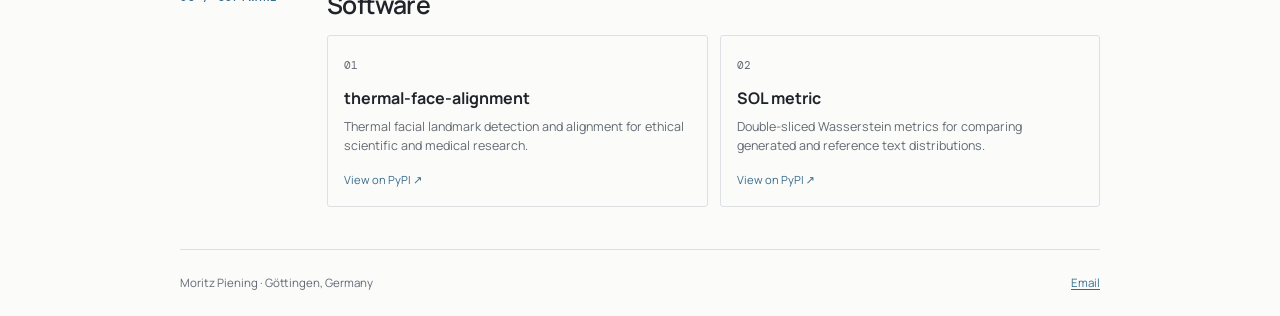
==== commit d0adac5c: "Simplify site into compact academic profile" ====
--- a/index.html
+++ b/index.html
@@ -24,7 +24,7 @@
       <section class="hero shell">
         <div class="hero-copy">
           <p class="eyebrow">Postdoctoral researcher · University of Göttingen</p>
-          <h1>Moritz<br />Piening</h1>
+          <h1>Moritz Piening</h1>
           <p class="intro">I work on computational optimal transport, generative modeling, and geometric machine learning.</p>
           <div class="contact-row" aria-label="Contact and profiles">
             <a href="mailto:moritz.piening@uni-goettingen.de">Email</a>
@@ -34,25 +34,21 @@
         </div>
         <figure class="portrait-wrap">
           <img src="anime_mo.jpg" alt="Illustration of Moritz Piening waving in front of the Brandenburg Gate" />
-          <figcaption>Mostly in Berlin.</figcaption>
         </figure>
       </section>
 
       <section class="about shell section-grid" aria-labelledby="about-title">
         <p class="section-number">01 / About</p>
         <div>
-          <h2 id="about-title">Math, transport,<br />and generative models.</h2>
+          <h2 id="about-title">About</h2>
           <p class="body-large">I’m a postdoctoral researcher in the Optimal Transport Group at the University of Göttingen, working with Prof. Dr. Bernhard Schmitzer. I completed my PhD in Applied Mathematics at TU Berlin under the supervision of Prof. Dr. Gabriele Steidl.</p>
-          <div class="topic-list" aria-label="Research topics">
-            <span>Optimal transport</span><span>Flow matching</span><span>Geometric learning</span><span>Inverse problems</span>
-          </div>
         </div>
       </section>
 
       <section class="publications shell" aria-labelledby="publications-title">
         <div class="section-heading">
           <p class="section-number">02 / Publications</p>
-          <h2 id="publications-title">Selected papers</h2>
+          <h2 id="publications-title">Publications</h2>
           <p>Titles link to the paper or official proceedings page.</p>
         </div>
         <ol class="paper-list">
@@ -75,7 +71,7 @@
       <section class="software shell section-grid" aria-labelledby="software-title">
         <p class="section-number">03 / Software</p>
         <div>
-          <h2 id="software-title">Code in the open.</h2>
+          <h2 id="software-title">Software</h2>
           <div class="software-grid">
             <a class="software-card" href="https://pypi.org/project/thermal-face-alignment/"><span class="software-index">01</span><h3>thermal-face-alignment</h3><p>Thermal facial landmark detection and alignment for ethical scientific and medical research.</p><span>View on PyPI ↗</span></a>
             <a class="software-card" href="https://pypi.org/project/sol-metric/"><span class="software-index">02</span><h3>SOL metric</h3><p>Double-sliced Wasserstein metrics for comparing generated and reference text distributions.</p><span>View on PyPI ↗</span></a>
@@ -84,6 +80,6 @@
       </section>
     </main>
 
-    <footer class="site-footer shell"><p>Moritz Piening <span>·</span> Göttingen, Germany</p><a href="mailto:moritz.piening@uni-goettingen.de">Let’s talk ↗</a></footer>
+    <footer class="site-footer shell"><p>Moritz Piening <span>·</span> Göttingen, Germany</p><a href="mailto:moritz.piening@uni-goettingen.de">Email</a></footer>
   </body>
 </html>
--- a/styles.css
+++ b/styles.css
@@ -1,159 +1,210 @@
 :root {
-  --ink: #13221b;
-  --muted: #5f6c65;
-  --paper: #f3f0e8;
-  --accent: #ff5d3a;
-  --green: #1c6b4d;
-  --line: rgba(19, 34, 27, 0.18);
-  --shell: min(1180px, calc(100vw - 48px));
+  --text: #20242a;
+  --muted: #626a73;
+  --accent: #376c8a;
+  --background: #fbfbfa;
+  --line: #dde1e4;
+  --width: min(920px, calc(100% - 36px));
 }
 
 * { box-sizing: border-box; }
 html { scroll-behavior: smooth; }
 body {
   margin: 0;
-  color: var(--ink);
-  background: radial-gradient(circle at 8% 2%, rgba(255, 93, 58, 0.09), transparent 28rem), var(--paper);
-  font-family: "Manrope", sans-serif;
+  color: var(--text);
+  background: var(--background);
+  font-family: "Manrope", system-ui, sans-serif;
+  font-size: 15px;
   line-height: 1.55;
 }
-a { color: inherit; text-decoration-thickness: 1px; text-underline-offset: 0.2em; }
-a:focus-visible { outline: 3px solid var(--accent); outline-offset: 4px; }
-.shell { width: var(--shell); margin-inline: auto; }
+a { color: var(--accent); text-underline-offset: 2px; }
+a:hover { color: #244f68; }
+a:focus-visible { outline: 2px solid var(--accent); outline-offset: 3px; }
+.shell { width: var(--width); margin-inline: auto; }
 
 .site-header {
-  position: sticky;
-  z-index: 20;
-  top: 0;
   display: flex;
   align-items: center;
   justify-content: space-between;
-  width: var(--shell);
+  width: var(--width);
   margin: 0 auto;
-  padding: 14px 0;
-  background: rgba(243, 240, 232, 0.88);
-  backdrop-filter: blur(12px);
-}
-.wordmark { font-size: 1.1rem; font-weight: 700; letter-spacing: -0.04em; text-decoration: none; }
+  padding: 18px 0 12px;
+  border-bottom: 1px solid var(--line);
+}
+.wordmark { color: var(--text); font-size: .95rem; font-weight: 700; text-decoration: none; }
 .wordmark span { color: var(--accent); }
-.tabs { display: flex; gap: 3px; padding: 3px; border: 1px solid var(--line); border-radius: 999px; background: rgba(255,255,255,.34); }
-.tabs a { padding: 6px 11px; border-radius: 999px; font: .66rem "DM Mono", monospace; text-decoration: none; text-transform: uppercase; letter-spacing: .04em; }
-.tabs a:hover, .tabs a[aria-current="page"] { color: var(--paper); background: var(--ink); }
-
-.hero { display: grid; grid-template-columns: 1.2fr .8fr; gap: clamp(32px, 6vw, 78px); align-items: center; padding: 46px 0 70px; }
-.eyebrow, .section-number { margin: 0 0 22px; color: var(--green); font: 500 .75rem "DM Mono", monospace; text-transform: uppercase; letter-spacing: .1em; }
-.hero h1, .page-intro h1 { margin: 0; font-size: clamp(3.6rem, 7vw, 6.8rem); font-weight: 600; line-height: .86; letter-spacing: -.075em; }
-.intro { max-width: 560px; margin: 25px 0 20px; color: var(--muted); font-size: clamp(1rem, 1.5vw, 1.2rem); line-height: 1.5; }
-.contact-row { display: flex; flex-wrap: wrap; gap: 10px; }
-.contact-row a { padding: 7px 11px; border: 1px solid var(--line); border-radius: 3px; font: .7rem "DM Mono", monospace; text-decoration: none; }
-.contact-row a:hover { border-color: var(--ink); color: var(--paper); background: var(--ink); }
-
-.portrait-wrap { position: relative; width: min(100%, 410px); margin: 0; justify-self: end; transform: rotate(1.2deg); }
-.portrait-wrap::before { position: absolute; inset: -12px 14px 18px -14px; z-index: -1; border: 2px solid var(--ink); content: ""; }
-.portrait-wrap img { display: block; width: 100%; aspect-ratio: 4 / 3; object-fit: cover; object-position: 50% 50%; filter: saturate(.86) contrast(1.04); }
-.portrait-wrap figcaption { position: absolute; right: -12px; bottom: -14px; padding: 6px 9px; color: white; background: var(--accent); font: .64rem "DM Mono", monospace; transform: rotate(-2deg); }
-
-.section-grid { display: grid; grid-template-columns: minmax(130px, .24fr) 1fr; gap: clamp(25px, 6vw, 80px); padding: 78px 0; border-top: 1px solid var(--line); }
-.section-grid h2, .section-heading h2, .empty-state h2 { margin: 0; font-size: clamp(2rem, 4vw, 4rem); font-weight: 500; line-height: 1; letter-spacing: -.055em; }
-.body-large { max-width: 760px; margin: 25px 0; color: var(--muted); font-size: clamp(.98rem, 1.3vw, 1.13rem); line-height: 1.62; }
-.topic-list { display: flex; flex-wrap: wrap; gap: 8px; }
-.topic-list span { padding: 7px 11px; border: 1px solid var(--line); border-radius: 999px; font: .72rem "DM Mono", monospace; text-transform: uppercase; }
-
-.publications { padding: 78px 0; border-top: 1px solid var(--line); }
-.section-heading { display: grid; grid-template-columns: minmax(130px,.24fr) 1fr minmax(170px,.3fr); gap: clamp(25px,5vw,70px); align-items: end; margin-bottom: 42px; }
+.tabs { display: flex; gap: 20px; }
+.tabs a { padding: 2px 0; color: var(--muted); font-size: .78rem; text-decoration: none; }
+.tabs a:hover, .tabs a[aria-current="page"] { color: var(--text); border-bottom: 1px solid var(--accent); }
+
+.hero {
+  display: grid;
+  grid-template-columns: 1fr 240px;
+  gap: 46px;
+  align-items: center;
+  padding: 42px 0 46px;
+}
+.eyebrow, .section-number {
+  margin: 0 0 10px;
+  color: var(--accent);
+  font-family: "DM Mono", monospace;
+  font-size: .67rem;
+  font-weight: 500;
+  text-transform: uppercase;
+  letter-spacing: .05em;
+}
+.hero h1, .page-intro h1 {
+  margin: 0;
+  font-size: clamp(2.2rem, 5vw, 3.4rem);
+  font-weight: 600;
+  line-height: 1.1;
+  letter-spacing: -.04em;
+}
+.intro { max-width: 600px; margin: 13px 0 16px; color: var(--muted); font-size: 1rem; }
+.contact-row { display: flex; flex-wrap: wrap; gap: 14px; }
+.contact-row a { font-size: .8rem; }
+.portrait-wrap { width: 240px; margin: 0; }
+.portrait-wrap img { display: block; width: 100%; aspect-ratio: 4 / 3; border-radius: 4px; object-fit: cover; }
+
+.section-grid {
+  display: grid;
+  grid-template-columns: 115px 1fr;
+  gap: 32px;
+  padding: 42px 0;
+  border-top: 1px solid var(--line);
+}
+.section-grid h2, .section-heading h2, .empty-state h2 {
+  margin: 0;
+  font-size: 1.55rem;
+  font-weight: 600;
+  line-height: 1.25;
+  letter-spacing: -.025em;
+}
+.body-large { max-width: 720px; margin: 13px 0 0; color: var(--muted); font-size: .94rem; }
+
+.publications { padding: 42px 0; border-top: 1px solid var(--line); }
+.section-heading {
+  display: grid;
+  grid-template-columns: 115px 1fr auto;
+  gap: 32px;
+  align-items: end;
+  margin-bottom: 22px;
+}
 .section-heading .section-number { align-self: start; }
-.section-heading > p:last-child { margin: 0; color: var(--muted); font-size: .88rem; }
-.paper-list { margin: 0; padding: 0; border-top: 1px solid var(--ink); list-style: none; }
-.paper { display: grid; grid-template-columns: 58px 1fr 22px; gap: 18px; align-items: start; padding: 17px 8px; border-bottom: 1px solid var(--line); transition: background-color 180ms ease, padding 180ms ease; }
-.paper:hover { padding-inline: 18px; background: rgba(255,255,255,.36); }
-.paper-year, .software-index, .rating-number { color: var(--green); font: .73rem "DM Mono", monospace; }
-.paper a { font-size: clamp(.92rem,1.25vw,1.08rem); font-weight: 600; line-height: 1.32; text-decoration: none; }
-.paper a:hover { color: var(--accent); }
-.paper p { margin: 4px 0 0; color: var(--muted); font-size: .74rem; }
-.paper-arrow { font-size: 1rem; }
-.featured-paper { color: var(--paper); background: var(--ink); }
-.featured-paper .paper-year, .featured-paper p { color: #b9c7bf; }
-.featured-paper a:hover { color: #ff8b70; }
-
-.software-grid { display: grid; grid-template-columns: 1fr 1fr; gap: 14px; margin-top: 30px; }
-.software-card { display: flex; min-height: 230px; flex-direction: column; padding: 22px; border: 1px solid var(--line); text-decoration: none; transition: transform 180ms ease, box-shadow 180ms ease; }
-.software-card:hover { transform: translateY(-5px); box-shadow: 8px 8px 0 var(--ink); }
-.software-card h3 { margin: auto 0 9px; font-size: 1.25rem; line-height: 1.1; letter-spacing: -.04em; }
-.software-card p { margin: 0 0 26px; color: var(--muted); font-size: .9rem; }
-.software-card > span:last-child { font: .72rem "DM Mono", monospace; text-transform: uppercase; }
-
-.site-footer { display: flex; justify-content: space-between; padding: 40px 0; border-top: 1px solid var(--ink); font: .76rem "DM Mono", monospace; }
+.section-heading > p:last-child { margin: 0; color: var(--muted); font-size: .75rem; }
+.paper-list { margin: 0; padding: 0; border-top: 1px solid var(--line); list-style: none; }
+.paper {
+  display: grid;
+  grid-template-columns: 45px 1fr 14px;
+  gap: 12px;
+  padding: 12px 4px;
+  border-bottom: 1px solid var(--line);
+}
+.paper:hover { background: #f5f6f6; }
+.paper-year, .software-index, .rating-number { color: var(--muted); font: .67rem "DM Mono", monospace; }
+.paper a { color: var(--text); font-size: .88rem; font-weight: 600; line-height: 1.35; text-decoration: none; }
+.paper a:hover { color: var(--accent); text-decoration: underline; }
+.paper p { margin: 3px 0 0; color: var(--muted); font-size: .69rem; line-height: 1.4; }
+.paper-arrow { color: var(--muted); font-size: .75rem; }
+.featured-paper { color: inherit; background: transparent; }
+.featured-paper .paper-year, .featured-paper p { color: var(--muted); }
+
+.software-grid { display: grid; grid-template-columns: 1fr 1fr; gap: 12px; margin-top: 16px; }
+.software-card { display: block; padding: 16px; border: 1px solid var(--line); border-radius: 3px; color: var(--text); text-decoration: none; }
+.software-card:hover { border-color: #b9c1c6; background: #f7f8f8; }
+.software-card h3 { margin: 10px 0 6px; font-size: 1rem; }
+.software-card p { margin: 0 0 12px; color: var(--muted); font-size: .78rem; }
+.software-card > span:last-child { color: var(--accent); font-size: .7rem; }
+
+.site-footer {
+  display: flex;
+  justify-content: space-between;
+  padding: 24px 0;
+  border-top: 1px solid var(--line);
+  color: var(--muted);
+  font-size: .72rem;
+}
 .site-footer p { margin: 0; }
 .site-footer span { color: var(--accent); }
 
-.subpage { min-height: calc(100vh - 150px); padding: 62px 0 88px; }
-.page-intro { display: grid; grid-template-columns: 1fr .42fr; gap: 34px; align-items: end; padding-bottom: 50px; }
-.page-intro .eyebrow { grid-column: 1 / -1; margin-bottom: 0; }
-.page-intro h1 { font-size: clamp(4rem,9vw,8rem); }
-.page-intro > p:last-child { margin: 0 0 8px; color: var(--muted); font-size: .98rem; }
-.empty-state { display: grid; grid-template-columns: .28fr 1fr; gap: 40px; align-items: center; min-height: 240px; padding: 38px; border: 1px solid var(--line); background: rgba(255,255,255,.28); }
-.empty-mark { color: var(--accent); font-size: clamp(5rem,12vw,10rem); line-height: 1; text-align: center; }
-.empty-state p:last-child { margin: 24px 0 0; color: var(--muted); }
-.compact-footer { margin-top: -50px; }
-
-.ratings-list { border-top: 1px solid var(--ink); }
-.rating-row { display: grid; grid-template-columns: 52px 1fr auto; gap: 20px; align-items: center; min-height: 86px; padding: 12px 8px; border-bottom: 1px solid var(--line); }
-.rating-row h2 { margin: 0; font-size: clamp(1.15rem,2.2vw,1.9rem); font-weight: 500; letter-spacing: -.04em; }
-.rating-row h2 small { color: var(--muted); font-size: .55em; font-weight: 400; }
-.rating-row h2 a { text-decoration: none; }
-.rating-score { display: flex; align-items: baseline; min-width: 120px; justify-content: flex-end; color: var(--muted); font-family: "DM Mono", monospace; }
-.rating-score strong { color: var(--ink); font-family: "Manrope",sans-serif; font-size: clamp(1.7rem,3.5vw,3rem); font-weight: 500; line-height: 1; letter-spacing: -.08em; }
-.rating-score span { margin-left: 6px; font-size: .8rem; }
-.top-rated { color: var(--paper); background: var(--ink); }
-.top-rated .rating-number, .top-rated .rating-score, .top-rated .rating-score strong { color: var(--paper); }
-.critical-rating { color: var(--paper); background: var(--accent); }
-.critical-rating .rating-number, .critical-rating .rating-score, .critical-rating .rating-score strong { color: var(--paper); }
-.rating-footnote { margin: 25px 0 0; color: var(--muted); font: .73rem "DM Mono",monospace; }
-
-@media (max-width: 800px) {
-  :root { --shell: min(100% - 24px, 680px); }
-  .site-header { align-items: center; padding: 10px 0; }
-  .wordmark { font-size: .95rem; }
-  .tabs { gap: 1px; padding: 2px; }
-  .tabs a { padding: 5px 7px; font-size: .55rem; }
-  .hero { grid-template-columns: 1fr; gap: 32px; padding: 34px 0 54px; }
-  .hero h1 { font-size: clamp(3.4rem,17vw,5.4rem); }
-  .eyebrow, .section-number { margin-bottom: 14px; font-size: .66rem; }
-  .intro { margin: 20px 0 16px; font-size: .96rem; }
-  .contact-row { gap: 6px; }
-  .contact-row a { padding: 6px 9px; font-size: .64rem; }
-  .portrait-wrap { width: min(76%, 310px); margin: 8px auto 0; justify-self: center; }
-  .portrait-wrap img { aspect-ratio: 4 / 3; }
-  .section-grid, .section-heading, .page-intro { grid-template-columns: 1fr; }
-  .section-grid, .publications { padding: 54px 0; }
-  .section-grid { gap: 20px; }
-  .section-grid h2, .section-heading h2, .empty-state h2 { font-size: clamp(1.9rem,10vw,3rem); }
-  .body-large { margin: 20px 0; font-size: .94rem; line-height: 1.55; }
-  .topic-list span { padding: 5px 8px; font-size: .62rem; }
-  .section-heading { gap: 14px; margin-bottom: 28px; }
-  .section-heading > p:last-child { max-width: 320px; }
-  .paper { grid-template-columns: 40px 1fr 13px; gap: 8px; padding: 13px 2px; }
-  .paper a { font-size: .88rem; }
-  .paper p { font-size: .68rem; line-height: 1.35; }
-  .paper:hover { padding-inline: 8px; }
-  .software-grid { grid-template-columns: 1fr; }
-  .software-card { min-height: 185px; padding: 18px; }
-  .page-intro { gap: 20px; padding-bottom: 38px; }
-  .page-intro .eyebrow { grid-column: auto; }
-  .page-intro h1 { font-size: clamp(3.5rem,19vw,5.7rem); }
-  .page-intro > p:last-child { font-size: .9rem; }
-  .subpage { padding: 40px 0 64px; }
-  .empty-state { grid-template-columns: 1fr; gap: 8px; min-height: 190px; padding: 26px 20px; }
-  .empty-mark { text-align: left; }
-  .rating-row { grid-template-columns: 28px 1fr auto; gap: 8px; min-height: 70px; padding: 10px 3px; }
-  .rating-row h2 { font-size: 1.05rem; }
-  .rating-score strong { font-size: 1.7rem; }
-  .rating-score span { font-size: .65rem; }
-  .rating-score { min-width: auto; }
-  .site-footer { gap: 24px; flex-direction: column; }
+.subpage { min-height: calc(100vh - 125px); padding: 42px 0 60px; }
+.page-intro {
+  display: grid;
+  grid-template-columns: 1fr 300px;
+  gap: 30px;
+  align-items: end;
+  padding-bottom: 32px;
+}
+.page-intro .eyebrow { grid-column: 1 / -1; margin-bottom: -10px; }
+.page-intro h1 { font-size: clamp(2.2rem, 5vw, 3.4rem); }
+.page-intro > p:last-child { margin: 0; color: var(--muted); font-size: .9rem; }
+.empty-state { padding: 28px; border: 1px solid var(--line); }
+.empty-state h2 { font-size: 1rem; font-weight: 500; }
+.compact-footer { margin-top: -25px; }
+
+.ratings-list { border-top: 1px solid var(--line); }
+.rating-row {
+  display: grid;
+  grid-template-columns: 38px 1fr auto;
+  gap: 12px;
+  align-items: center;
+  min-height: 54px;
+  padding: 8px 4px;
+  border-bottom: 1px solid var(--line);
+}
+.rating-row h2 { margin: 0; font-size: .95rem; font-weight: 500; }
+.rating-row h2 small { color: var(--muted); font-size: .75em; font-weight: 400; }
+.rating-row h2 a { color: inherit; text-decoration: none; }
+.rating-score { display: flex; align-items: baseline; min-width: 78px; justify-content: flex-end; color: var(--muted); font-family: "DM Mono", monospace; }
+.rating-score strong { color: var(--text); font-size: 1.25rem; font-weight: 600; }
+.rating-score span { margin-left: 3px; font-size: .65rem; }
+.top-rated, .critical-rating { color: inherit; background: transparent; }
+.top-rated .rating-number, .top-rated .rating-score, .top-rated .rating-score strong,
+.critical-rating .rating-number, .critical-rating .rating-score, .critical-rating .rating-score strong { color: inherit; }
+.critical-rating { border-left: 2px solid #b64a4a; padding-left: 8px; }
+.rating-footnote { margin: 14px 0 0; color: var(--muted); font-size: .68rem; }
+
+@media (max-width: 640px) {
+  :root { --width: min(100% - 24px, 560px); }
+  body { font-size: 14px; }
+  .site-header { padding: 12px 0 9px; }
+  .wordmark { font-size: .85rem; }
+  .tabs { gap: 13px; }
+  .tabs a { font-size: .68rem; }
+  .hero { grid-template-columns: 1fr 105px; gap: 18px; padding: 28px 0 32px; }
+  .hero h1 { font-size: clamp(1.9rem, 9vw, 2.6rem); }
+  .eyebrow, .section-number { font-size: .59rem; }
+  .intro { margin: 9px 0 12px; font-size: .86rem; line-height: 1.45; }
+  .contact-row { gap: 10px; }
+  .contact-row a { font-size: .7rem; }
+  .portrait-wrap { width: 105px; align-self: start; }
+  .portrait-wrap img { aspect-ratio: 1 / 1; }
+  .section-grid { grid-template-columns: 1fr; gap: 6px; padding: 30px 0; }
+  .section-grid h2, .section-heading h2 { font-size: 1.3rem; }
+  .body-large { margin-top: 8px; font-size: .84rem; }
+  .publications { padding: 30px 0; }
+  .section-heading { grid-template-columns: 1fr; gap: 5px; margin-bottom: 15px; }
+  .section-heading > p:last-child { margin-top: 2px; }
+  .paper { grid-template-columns: 34px 1fr 10px; gap: 7px; padding: 10px 2px; }
+  .paper a { font-size: .79rem; }
+  .paper p { font-size: .62rem; }
+  .software-grid { grid-template-columns: 1fr; gap: 8px; margin-top: 12px; }
+  .software-card { padding: 13px; }
+  .software-card h3 { margin-top: 7px; }
+  .site-footer { gap: 8px; padding: 18px 0; }
+  .subpage { padding: 30px 0 45px; }
+  .page-intro { grid-template-columns: 1fr; gap: 8px; padding-bottom: 24px; }
+  .page-intro .eyebrow { grid-column: auto; margin-bottom: 0; }
+  .page-intro h1 { font-size: 2rem; }
+  .page-intro > p:last-child { font-size: .82rem; }
+  .empty-state { padding: 20px; }
+  .rating-row { grid-template-columns: 27px 1fr auto; gap: 7px; min-height: 47px; padding: 6px 2px; }
+  .rating-row h2 { font-size: .84rem; }
+  .rating-score { min-width: 61px; }
+  .rating-score strong { font-size: 1rem; }
+  .rating-score span { font-size: .58rem; }
 }
 
 @media (prefers-reduced-motion: reduce) {
   html { scroll-behavior: auto; }
-  *, *::before, *::after { transition-duration: .01ms !important; }
-}
+}
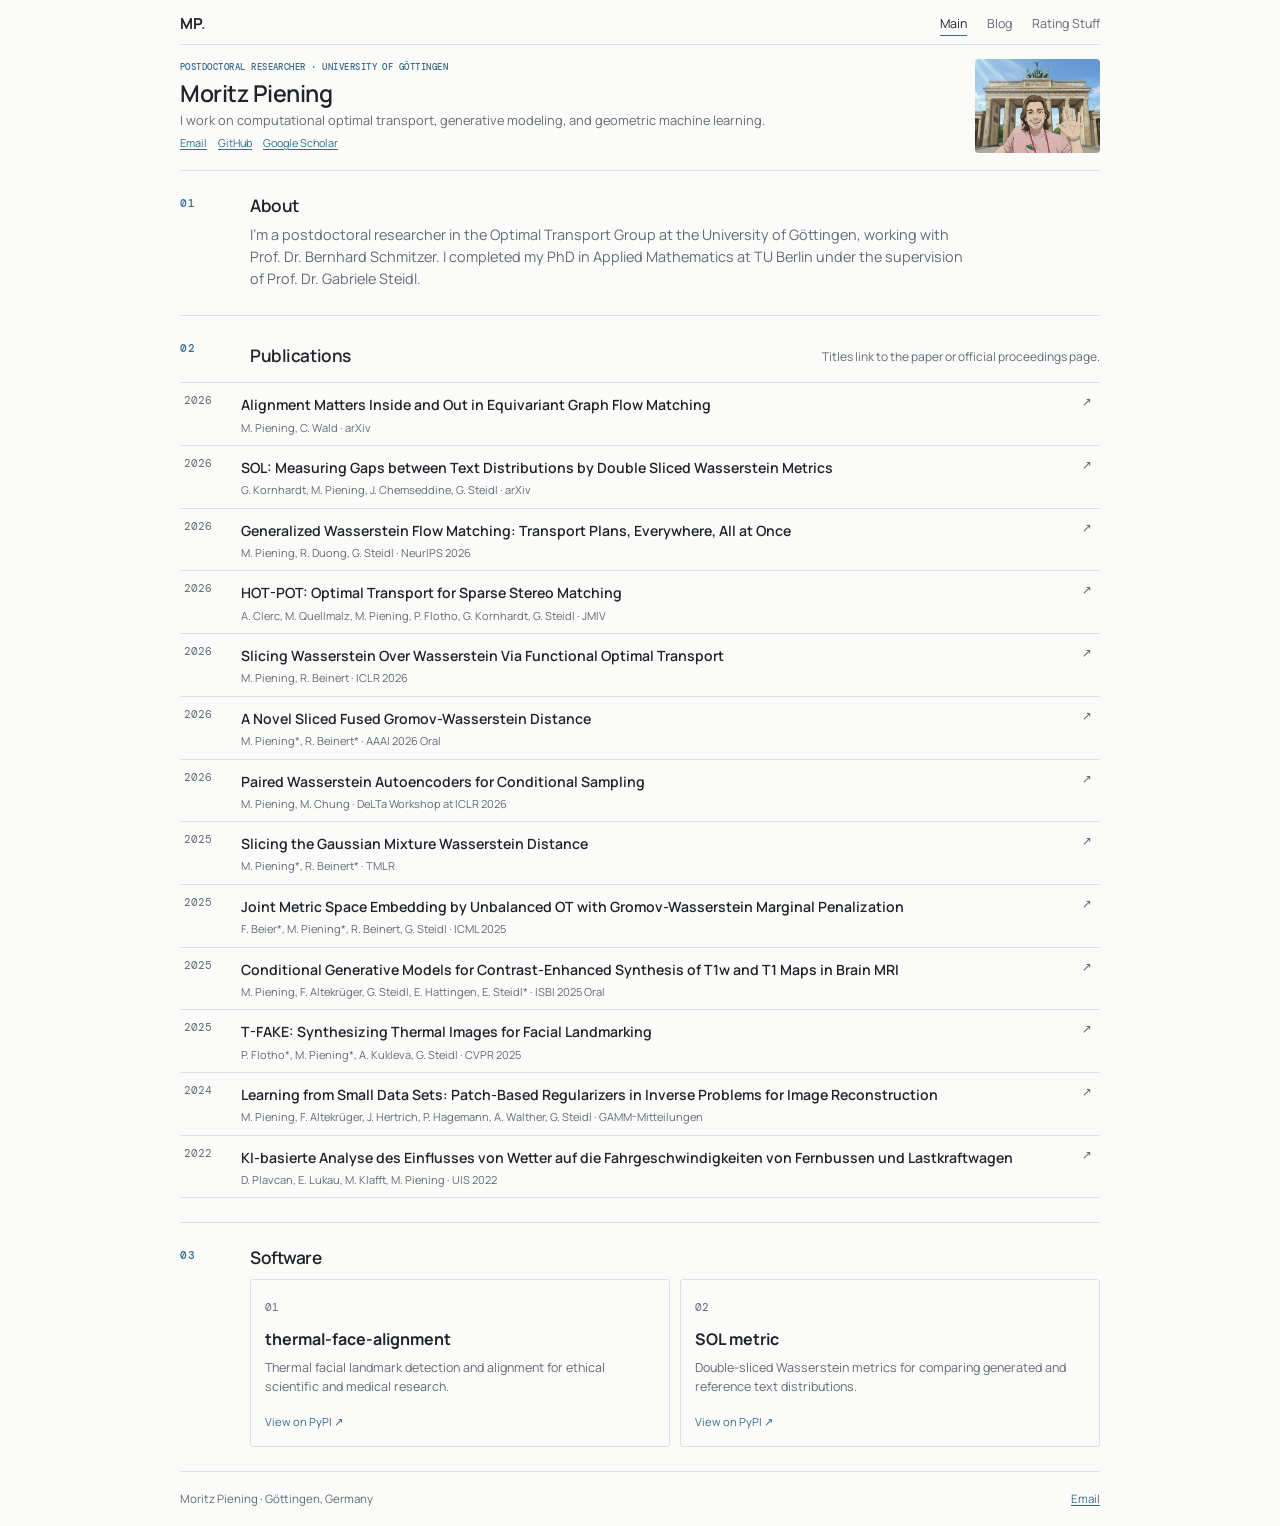
==== commit 97709c81: "Refine main page spacing and alignment" ====
--- a/index.html
+++ b/index.html
@@ -38,7 +38,7 @@
       </section>
 
       <section class="about shell section-grid" aria-labelledby="about-title">
-        <p class="section-number">01 / About</p>
+        <p class="section-number">01</p>
         <div>
           <h2 id="about-title">About</h2>
           <p class="body-large">I’m a postdoctoral researcher in the Optimal Transport Group at the University of Göttingen, working with Prof. Dr. Bernhard Schmitzer. I completed my PhD in Applied Mathematics at TU Berlin under the supervision of Prof. Dr. Gabriele Steidl.</p>
@@ -47,7 +47,7 @@
 
       <section class="publications shell" aria-labelledby="publications-title">
         <div class="section-heading">
-          <p class="section-number">02 / Publications</p>
+          <p class="section-number">02</p>
           <h2 id="publications-title">Publications</h2>
           <p>Titles link to the paper or official proceedings page.</p>
         </div>
@@ -69,7 +69,7 @@
       </section>
 
       <section class="software shell section-grid" aria-labelledby="software-title">
-        <p class="section-number">03 / Software</p>
+        <p class="section-number">03</p>
         <div>
           <h2 id="software-title">Software</h2>
           <div class="software-grid">
--- a/styles.css
+++ b/styles.css
@@ -28,7 +28,7 @@
   justify-content: space-between;
   width: var(--width);
   margin: 0 auto;
-  padding: 18px 0 12px;
+  padding: 12px 0 8px;
   border-bottom: 1px solid var(--line);
 }
 .wordmark { color: var(--text); font-size: .95rem; font-weight: 700; text-decoration: none; }
@@ -39,10 +39,10 @@
 
 .hero {
   display: grid;
-  grid-template-columns: 1fr 240px;
-  gap: 46px;
+  grid-template-columns: 1fr 125px;
+  gap: 18px;
   align-items: center;
-  padding: 42px 0 46px;
+  padding: 14px 0 17px;
 }
 .eyebrow, .section-number {
   margin: 0 0 10px;
@@ -55,40 +55,42 @@
 }
 .hero h1, .page-intro h1 {
   margin: 0;
-  font-size: clamp(2.2rem, 5vw, 3.4rem);
+  font-size: 1.45rem;
   font-weight: 600;
-  line-height: 1.1;
-  letter-spacing: -.04em;
-}
-.intro { max-width: 600px; margin: 13px 0 16px; color: var(--muted); font-size: 1rem; }
-.contact-row { display: flex; flex-wrap: wrap; gap: 14px; }
-.contact-row a { font-size: .8rem; }
-.portrait-wrap { width: 240px; margin: 0; }
+  line-height: 1.2;
+  letter-spacing: -.02em;
+}
+.hero .eyebrow { margin-bottom: 5px; font-size: .59rem; }
+.hero h1 { font-size: 1.45rem; }
+.intro { max-width: 600px; margin: 4px 0 6px; color: var(--muted); font-size: .8rem; line-height: 1.35; }
+.contact-row { display: flex; flex-wrap: wrap; gap: 11px; }
+.contact-row a { font-size: .68rem; }
+.portrait-wrap { width: 125px; margin: 0; }
 .portrait-wrap img { display: block; width: 100%; aspect-ratio: 4 / 3; border-radius: 4px; object-fit: cover; }
 
 .section-grid {
   display: grid;
-  grid-template-columns: 115px 1fr;
-  gap: 32px;
-  padding: 42px 0;
+  grid-template-columns: 52px 1fr;
+  gap: 18px;
+  padding: 24px 0;
   border-top: 1px solid var(--line);
 }
 .section-grid h2, .section-heading h2, .empty-state h2 {
   margin: 0;
-  font-size: 1.55rem;
+  font-size: 1.08rem;
   font-weight: 600;
   line-height: 1.25;
   letter-spacing: -.025em;
 }
-.body-large { max-width: 720px; margin: 13px 0 0; color: var(--muted); font-size: .94rem; }
-
-.publications { padding: 42px 0; border-top: 1px solid var(--line); }
+.body-large { max-width: 720px; margin: 7px 0 0; color: var(--muted); font-size: .9rem; }
+
+.publications { padding: 24px 0; border-top: 1px solid var(--line); }
 .section-heading {
   display: grid;
-  grid-template-columns: 115px 1fr auto;
-  gap: 32px;
+  grid-template-columns: 52px 1fr auto;
+  gap: 18px;
   align-items: end;
-  margin-bottom: 22px;
+  margin-bottom: 16px;
 }
 .section-heading .section-number { align-self: start; }
 .section-heading > p:last-child { margin: 0; color: var(--muted); font-size: .75rem; }
@@ -97,7 +99,7 @@
   display: grid;
   grid-template-columns: 45px 1fr 14px;
   gap: 12px;
-  padding: 12px 4px;
+  padding: 10px 4px;
   border-bottom: 1px solid var(--line);
 }
 .paper:hover { background: #f5f6f6; }
@@ -109,8 +111,8 @@
 .featured-paper { color: inherit; background: transparent; }
 .featured-paper .paper-year, .featured-paper p { color: var(--muted); }
 
-.software-grid { display: grid; grid-template-columns: 1fr 1fr; gap: 12px; margin-top: 16px; }
-.software-card { display: block; padding: 16px; border: 1px solid var(--line); border-radius: 3px; color: var(--text); text-decoration: none; }
+.software-grid { display: grid; grid-template-columns: 1fr 1fr; gap: 10px; margin-top: 10px; }
+.software-card { display: block; padding: 14px; border: 1px solid var(--line); border-radius: 3px; color: var(--text); text-decoration: none; }
 .software-card:hover { border-color: #b9c1c6; background: #f7f8f8; }
 .software-card h3 { margin: 10px 0 6px; font-size: 1rem; }
 .software-card p { margin: 0 0 12px; color: var(--muted); font-size: .78rem; }
@@ -119,7 +121,7 @@
 .site-footer {
   display: flex;
   justify-content: space-between;
-  padding: 24px 0;
+  padding: 18px 0;
   border-top: 1px solid var(--line);
   color: var(--muted);
   font-size: .72rem;
@@ -136,7 +138,7 @@
   padding-bottom: 32px;
 }
 .page-intro .eyebrow { grid-column: 1 / -1; margin-bottom: -10px; }
-.page-intro h1 { font-size: clamp(2.2rem, 5vw, 3.4rem); }
+.page-intro h1 { font-size: 1.5rem; }
 .page-intro > p:last-child { margin: 0; color: var(--muted); font-size: .9rem; }
 .empty-state { padding: 28px; border: 1px solid var(--line); }
 .empty-state h2 { font-size: 1rem; font-weight: 500; }
@@ -167,25 +169,26 @@
 @media (max-width: 640px) {
   :root { --width: min(100% - 24px, 560px); }
   body { font-size: 14px; }
-  .site-header { padding: 12px 0 9px; }
+  .site-header { padding: 9px 0 6px; }
   .wordmark { font-size: .85rem; }
   .tabs { gap: 13px; }
   .tabs a { font-size: .68rem; }
-  .hero { grid-template-columns: 1fr 105px; gap: 18px; padding: 28px 0 32px; }
-  .hero h1 { font-size: clamp(1.9rem, 9vw, 2.6rem); }
-  .eyebrow, .section-number { font-size: .59rem; }
-  .intro { margin: 9px 0 12px; font-size: .86rem; line-height: 1.45; }
-  .contact-row { gap: 10px; }
-  .contact-row a { font-size: .7rem; }
-  .portrait-wrap { width: 105px; align-self: start; }
+  .hero { grid-template-columns: 1fr 56px; gap: 10px; padding: 11px 0 14px; }
+  .hero h1 { font-size: 1.3rem; }
+  .eyebrow, .section-number { font-size: .57rem; }
+  .hero .eyebrow { margin-bottom: 4px; font-size: .52rem; line-height: 1.35; }
+  .intro { margin: 3px 0 5px; font-size: .71rem; line-height: 1.34; }
+  .contact-row { gap: 8px; }
+  .contact-row a { font-size: .62rem; }
+  .portrait-wrap { width: 56px; align-self: start; }
   .portrait-wrap img { aspect-ratio: 1 / 1; }
-  .section-grid { grid-template-columns: 1fr; gap: 6px; padding: 30px 0; }
-  .section-grid h2, .section-heading h2 { font-size: 1.3rem; }
-  .body-large { margin-top: 8px; font-size: .84rem; }
-  .publications { padding: 30px 0; }
-  .section-heading { grid-template-columns: 1fr; gap: 5px; margin-bottom: 15px; }
+  .section-grid { grid-template-columns: 1fr; gap: 2px; padding: 19px 0; }
+  .section-grid h2, .section-heading h2 { font-size: 1.04rem; }
+  .body-large { margin-top: 5px; font-size: .82rem; }
+  .publications { padding: 19px 0; }
+  .section-heading { grid-template-columns: 1fr; gap: 2px; margin-bottom: 12px; }
   .section-heading > p:last-child { margin-top: 2px; }
-  .paper { grid-template-columns: 34px 1fr 10px; gap: 7px; padding: 10px 2px; }
+  .paper { grid-template-columns: 34px 1fr 10px; gap: 7px; padding: 8px 2px; }
   .paper a { font-size: .79rem; }
   .paper p { font-size: .62rem; }
   .software-grid { grid-template-columns: 1fr; gap: 8px; margin-top: 12px; }
@@ -195,7 +198,7 @@
   .subpage { padding: 30px 0 45px; }
   .page-intro { grid-template-columns: 1fr; gap: 8px; padding-bottom: 24px; }
   .page-intro .eyebrow { grid-column: auto; margin-bottom: 0; }
-  .page-intro h1 { font-size: 2rem; }
+  .page-intro h1 { font-size: 1.4rem; }
   .page-intro > p:last-child { font-size: .82rem; }
   .empty-state { padding: 20px; }
   .rating-row { grid-template-columns: 27px 1fr auto; gap: 7px; min-height: 47px; padding: 6px 2px; }
